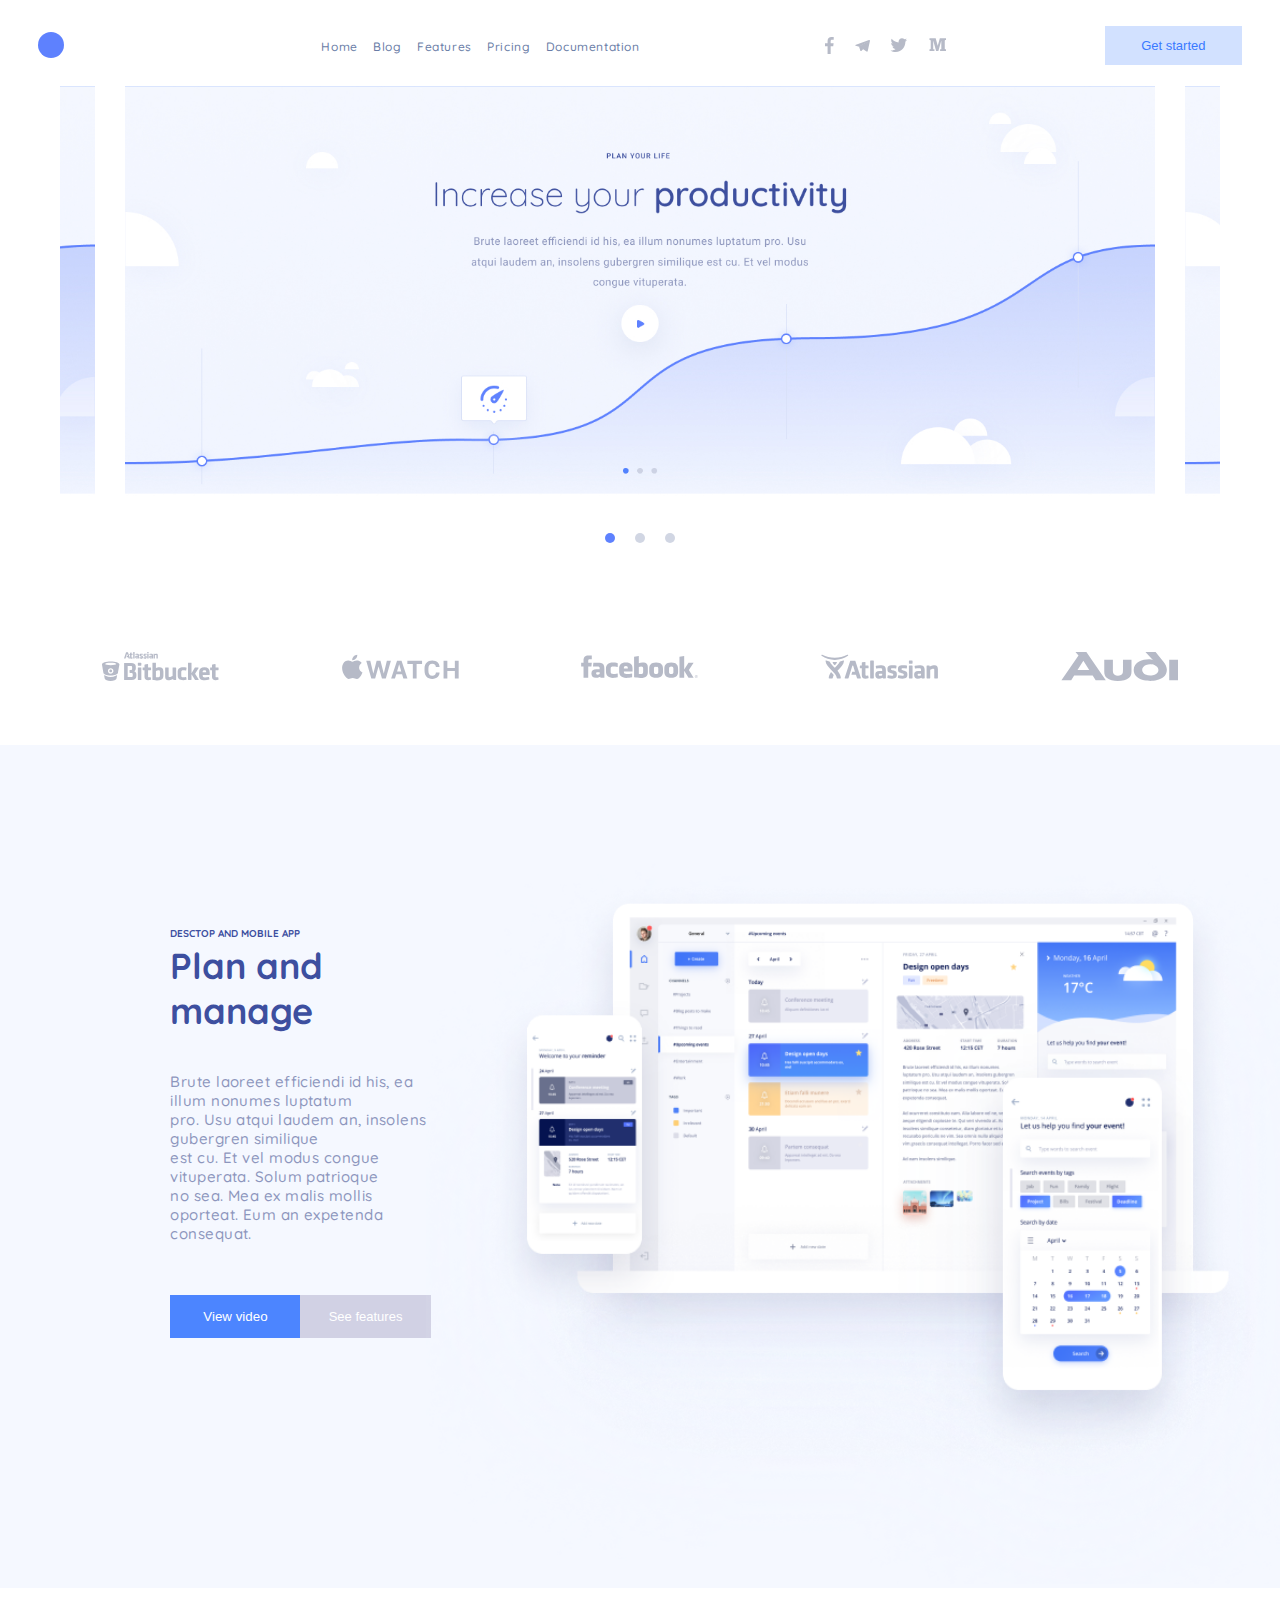
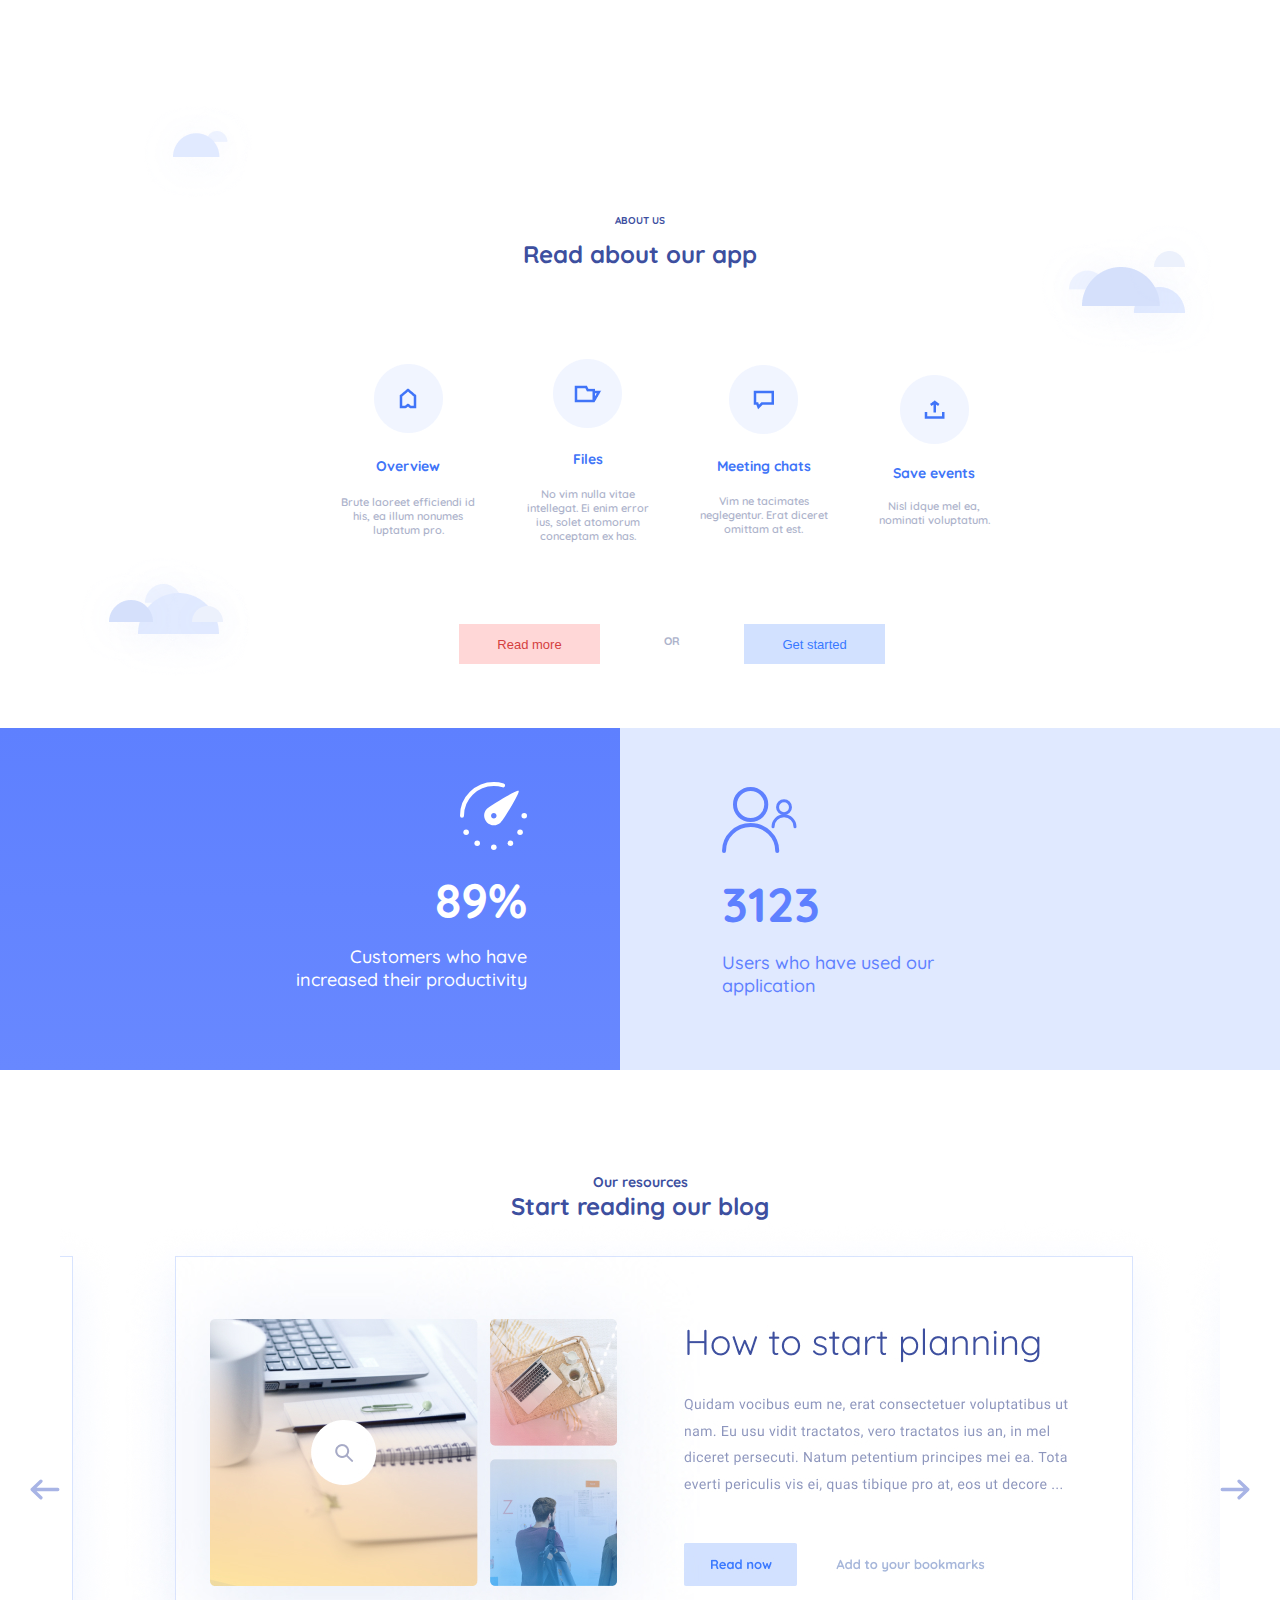
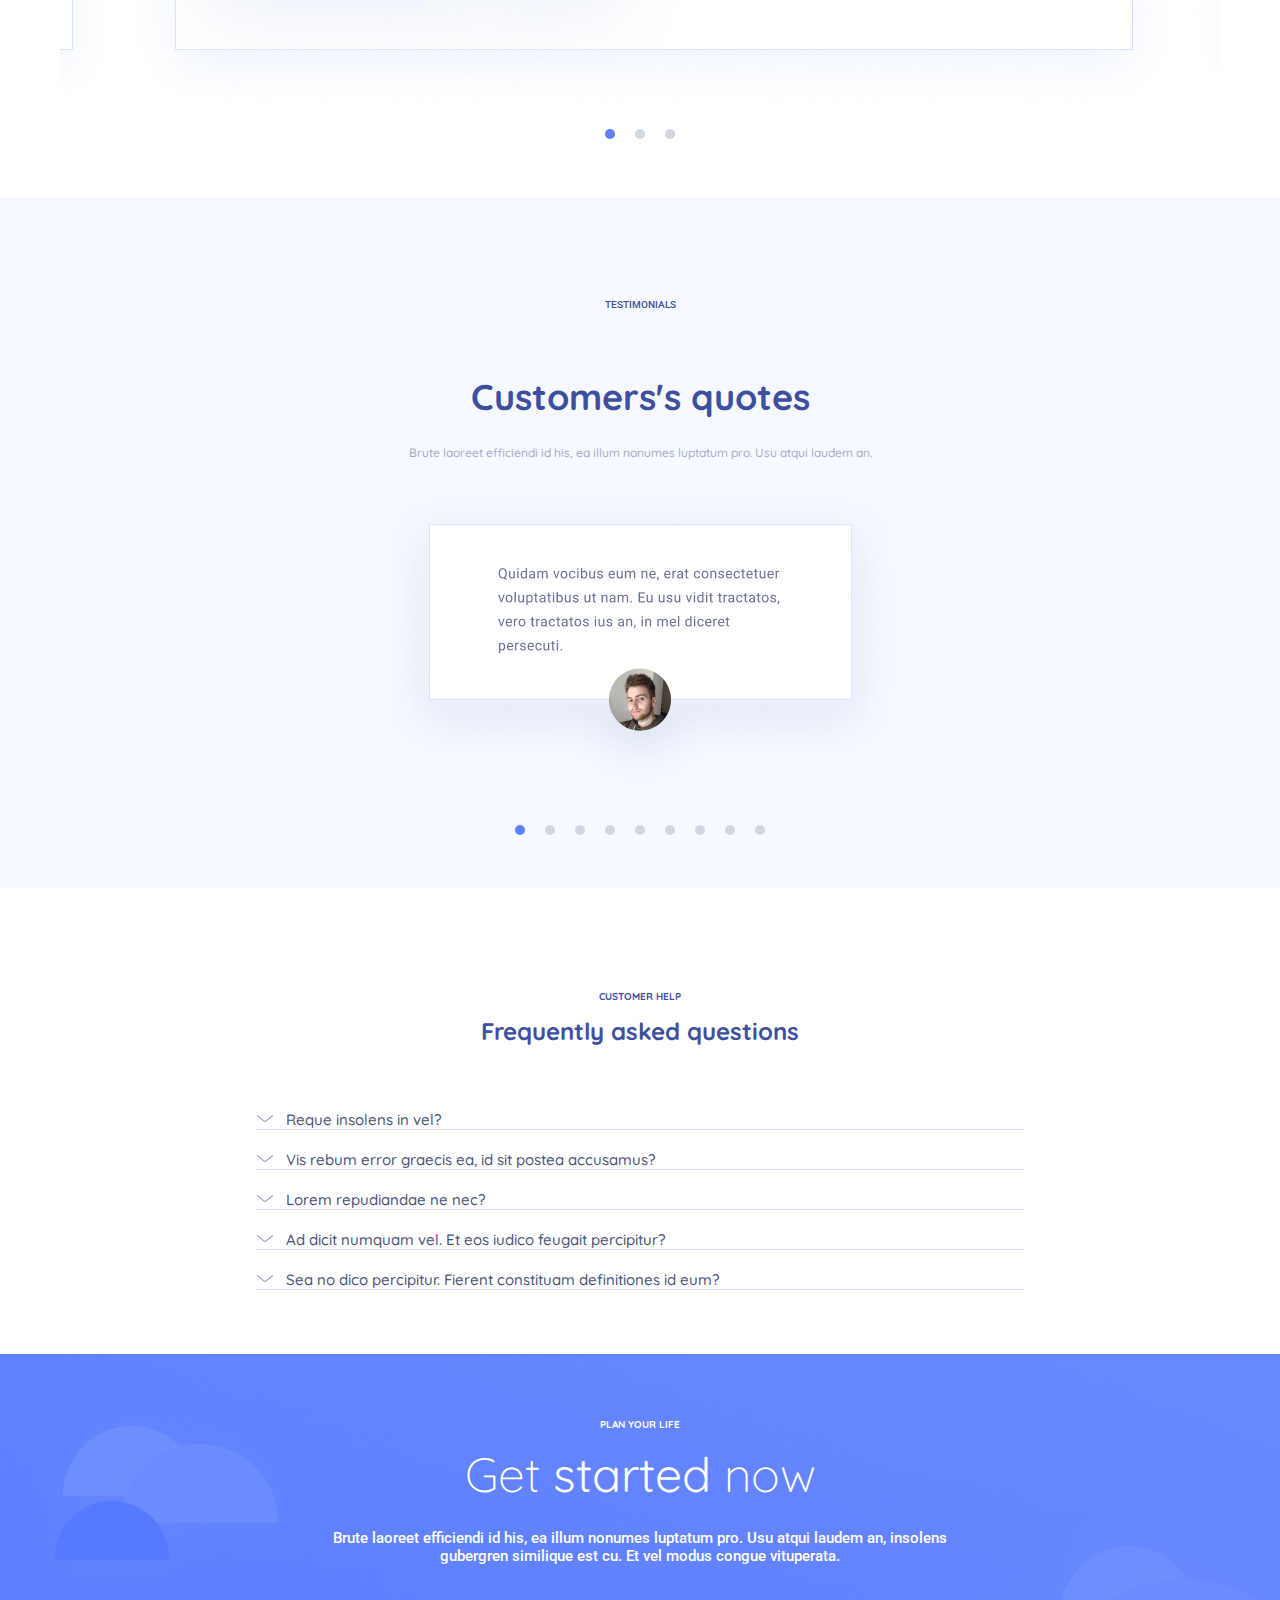
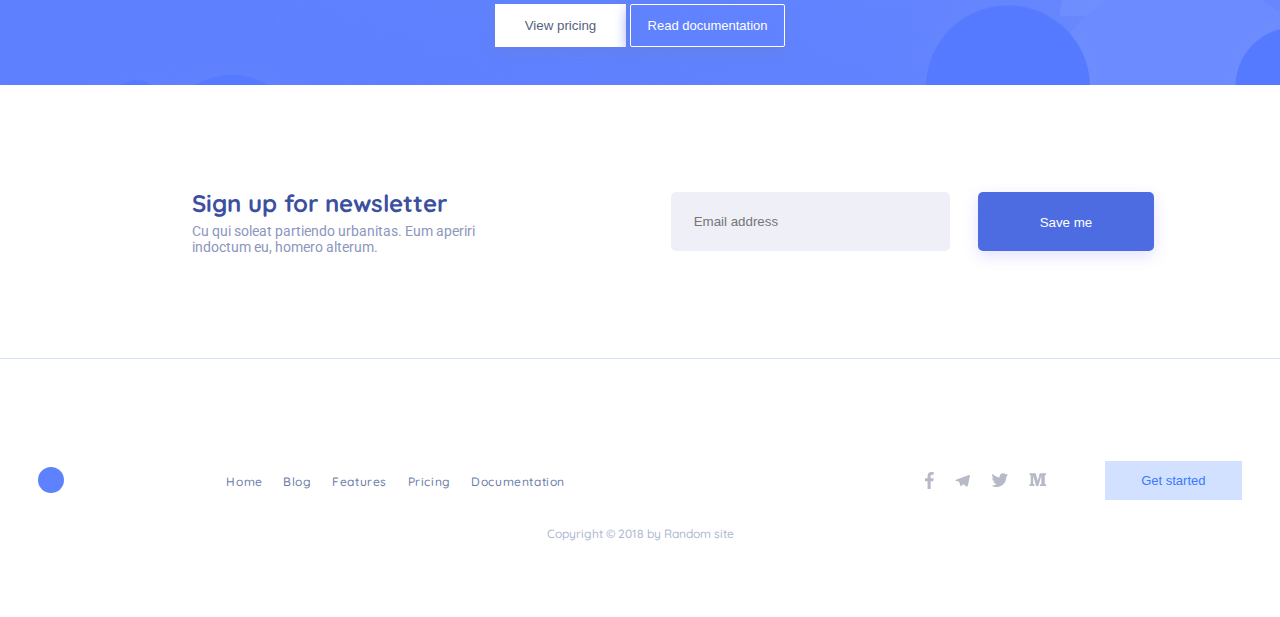
==== clean/index.html @ d65d5800 "Add files via upload" ====
<!DOCTYPE html>
<html lang="en">
<head>
    <meta charset="UTF-8">
    <meta http-equiv="X-UA-Compatible" content="IE=edge">
    <meta name="viewport" content="width=device-width, initial-scale=1.0">
    <title>Сlean and simple</title>

    <link rel="shortcut icon" href="img/logo.svg" type="image/x-icon">
    <link rel="preconnect" href="https://fonts.gstatic.com">
    <link href="https://fonts.googleapis.com/css2?family=Quicksand:wght@400;500;700&family=Roboto:wght@400;500&display=swap" rel="stylesheet">
    <link rel="stylesheet" href="css/main.css">
</head>
<body>
    <div class="content">
        <div class="content-wrapper">
            <div class="one-screen">
                <header class="header-container">
                    <span class="avatar-item"></span>
                    <div class="humburger">
                        <nav class="header-nav">
                        <ul class="nav-list">
                            <li class="nav-item"><a href="index.html" class="nav-item__list">Home</a></li>
                            <li class="nav-item"><a href="#Blog" class="nav-item__list">Blog</a></li>
                            <li class="nav-item"><a href="#Features" class="nav-item__list">Features</a></li>
                            <li class="nav-item"><a href="#Pricing" class="nav-item__list">Pricing</a></li>
                            <li class="nav-item"><a href="#Documentation" class="nav-item__list">Documentation</a></li>
                        </ul>
                        </nav>
                    <div class="hamburger-btn__locked">
						<div class="hamburger-btn">
						<a href="#" class="button__item">
							<span class="hamburger__span"></span>
						</a>
					    </div>
					</div>
                    </div>
                    
                    <div class="logo-container">
                        <a href="#" target="_blank" rel="noopener noreferrer" class="logo-container__link"><svg class="logo-item" width="9" height="17" viewBox="0 0 9 17" fill="none" xmlns="http://www.w3.org/2000/svg"><path d="M5.65597 17V9.24548H8.22501L8.60969 6.2234H5.65597V4.294C5.65597 3.41904 5.89578 2.82278 7.13417 2.82278L8.71368 2.82208V0.119112C8.44051 0.0822826 7.5029 -1.65981e-08 6.41206 -1.65981e-08C4.13475 -1.65981e-08 2.57564 1.40836 2.57564 3.9947V6.2234H-2.3404e-08V9.24548H2.57564V17H5.65597Z" fill="#B6BAC7"/></svg></a>
                        <a href="#" target="_blank" rel="noopener noreferrer" class="logo-container__link"><svg class="logo-item" width="15" height="13" viewBox="0 0 15 13" fill="none" xmlns="http://www.w3.org/2000/svg"><path d="M5.81972 12.0232C5.38191 12.0232 5.4563 11.8651 5.3053 11.4664L4.01782 7.41344L13.9283 1.78983" fill="#9399AB"/><path d="M5.81982 12.0232C6.15768 12.0232 6.30696 11.8754 6.49554 11.7L8.29744 10.0241L6.04979 8.72772" fill="#70788E"/><path d="M6.04945 8.72806L11.4957 12.5768C12.1172 12.9048 12.5657 12.735 12.7205 12.0249L14.9374 2.03246C15.1644 1.16206 14.5906 0.76729 13.996 1.02547L0.978404 5.82666C0.0898302 6.16756 0.0950105 6.64173 0.816436 6.85301L4.15705 7.85032L11.8909 3.18335C12.256 2.97158 12.5911 3.08543 12.3161 3.31891" fill="#B6BAC7"/></svg>
                        <a href="#" target="_blank" rel="noopener noreferrer" class="logo-container__link"><svg class="logo-item" width="18" height="14" viewBox="0 0 18 14" fill="none" xmlns="http://www.w3.org/2000/svg"><path fill-rule="evenodd" clip-rule="evenodd" d="M17.0328 1.84041C16.4253 2.11761 15.7726 2.30417 15.0877 2.38898C15.7868 1.95807 16.3239 1.27594 16.5767 0.46342C15.9222 0.862259 15.1973 1.15191 14.4257 1.308C13.8081 0.631966 12.9276 0.210602 11.9535 0.210602C10.0832 0.210602 8.56631 1.76886 8.56631 3.69017C8.56631 3.96313 8.59598 4.22867 8.65402 4.48334C5.83853 4.33759 3.3424 2.95159 1.67204 0.847419C1.38053 1.36154 1.2135 1.95887 1.2135 2.59648C1.2135 3.80359 1.81147 4.86853 2.72005 5.49303C2.16541 5.47448 1.64276 5.31812 1.18615 5.05709V5.10081C1.18615 6.7876 2.35476 8.19347 3.90258 8.51347C3.61882 8.59297 3.31957 8.63537 3.01181 8.63537C2.79357 8.63537 2.581 8.61417 2.37462 8.5731C2.80543 9.95591 4.05659 10.9619 5.53864 10.99C4.37931 11.9228 2.91868 12.4793 1.33113 12.4793C1.05768 12.4793 0.788618 12.4634 0.523682 12.4308C2.02249 13.4183 3.80327 13.9944 5.71599 13.9944C11.946 13.9944 15.3531 8.69155 15.3531 4.09365C15.3531 3.94259 15.3498 3.79286 15.3433 3.64313C16.0053 3.15286 16.5798 2.53937 17.0338 1.84107" fill="#B6BAC7"/></svg></a>
                        <a href="#" target="_blank" rel="noopener noreferrer" class="logo-container__link"><svg class="logo-item" width="17" height="14" viewBox="0 0 17 14" fill="none" xmlns="http://www.w3.org/2000/svg"><path d="M17.0001 2.10651H16.3472C16.1047 2.10651 15.7619 2.45072 15.7619 2.67109V10.6583C15.7619 10.8789 16.1047 11.1796 16.3472 11.1796H17.0001V13.0755H11.084V11.1796H12.3223V2.78361H12.2616L9.36999 13.0755H7.13129L4.277 2.78361H4.20477V11.1796H5.44303V13.0755H0.48999V11.1796H1.12422C1.38542 11.1796 1.72825 10.8789 1.72825 10.6583V2.67109C1.72825 2.45072 1.38542 2.10651 1.12422 2.10651H0.48999V0.210635H6.68355L8.717 7.65872H8.77295L10.8252 0.210635H17.0001V2.10651Z" fill="#B6BAC7"/></svg></a>
                    </div>
                    <button id="btn" type="submit" class="button button__main">Get started</button> 
                </header>
                <div class="slider-container slider-container__first">
                    <div class="slider">
                        <div class="slider__item filter">
                            <img src="img/carusel/slider__first.jpg" alt="">
                        </div>
                        <div class="slider__item">
                            <img src="img/carusel/slider__first.jpg" alt="">
                        </div>
                        <div class="slider__item filter">
                            <img src="img/carusel/slider__first.jpg" alt="">
                        </div>
                    </div>
                </div>
            </div>
           
            <section class="brands-container">
                <a href="#"><svg class="brands-item" width="117" height="29" viewBox="0 0 117 29" fill="none" xmlns="http://www.w3.org/2000/svg"><path fill-rule="evenodd" clip-rule="evenodd" d="M14.9321 23.2004C14.7617 23.2004 14.677 23.2835 14.677 23.2835C14.677 23.2835 12.5431 24.9461 8.7024 24.9461C4.86351 24.9452 2.73231 23.2826 2.73231 23.2826C2.73231 23.2826 2.56199 23.2004 2.47729 23.2004C2.30607 23.2004 2.13484 23.2835 2.13484 23.532V23.6142C2.47638 25.3547 2.73231 26.5972 2.73231 26.7626C2.98732 28.006 5.5484 29 8.61952 29C11.6915 29 14.2517 28.006 14.5076 26.7626C14.5076 26.5972 14.7627 25.3547 15.0996 23.6142V23.532C15.1816 23.3657 15.0996 23.2004 14.9266 23.2004H14.9321ZM32.2531 19.1411C33.3624 18.561 33.7895 17.7323 33.7895 16.488V14.7485C33.7895 12.2634 32.2531 11.0218 29.0107 11.0218H22.5261C22.271 11.0218 22.0998 11.1881 22.0998 11.4375V27.6743C22.0998 27.9237 22.2701 28.09 22.5261 28.09H29.5226C32.5946 28.09 34.3861 26.5981 34.3861 24.0308V22.2886C34.3861 20.7984 33.6183 19.639 32.2531 19.1402V19.1411ZM38.909 15.4949H36.2677C36.0127 15.4949 35.8397 15.6612 35.8397 15.9106V27.6743C35.8397 27.922 36.0127 28.09 36.2677 28.09H38.9181C39.1731 28.09 39.3461 27.922 39.3461 27.6743V15.9097C39.3461 15.6621 39.1731 15.494 38.9181 15.494L38.909 15.4949ZM102.481 15.2473C98.9013 15.2473 97.1071 16.9868 97.1071 20.2174V23.4489C97.1071 26.7634 98.9013 28.3376 102.654 28.3376C104.193 28.3376 105.814 28.09 107.18 27.5912C107.351 27.509 107.521 27.3436 107.435 27.0942L107.009 25.2724C107.009 25.1884 106.924 25.023 106.839 25.023C106.753 24.9399 106.584 24.9399 106.497 24.9399C105.304 25.2715 104.109 25.4378 103 25.4378C101.037 25.4378 100.696 24.8576 100.696 23.532V23.1163H107.266C107.521 23.1163 107.694 22.9518 107.694 22.7033V20.3837C107.608 16.9037 105.987 15.2455 102.489 15.2455L102.481 15.2473ZM55.6398 25.3555C54.9567 25.3555 54.4467 25.3555 53.9367 25.2715V18.8864C54.7053 18.5504 55.729 18.2232 56.4959 18.2232C57.5205 18.2232 57.9477 18.6388 57.9477 19.5497V23.2729C57.9477 24.6817 57.6061 25.3449 55.6434 25.3449L55.6398 25.3555ZM116.306 25.6032C116.306 25.52 116.224 25.3555 116.139 25.2715C116.054 25.1831 115.884 25.1831 115.798 25.1831C115.286 25.2627 114.86 25.3511 114.518 25.3511C113.835 25.3511 113.58 25.1035 113.58 24.4402V18.2232H116.139C116.394 18.2232 116.564 18.0551 116.564 17.8075V15.9061C116.564 15.6585 116.394 15.4905 116.139 15.4905H113.579V12.5102C113.579 12.3422 113.492 12.2581 113.406 12.1759C113.321 12.0928 113.151 12.0928 113.065 12.0928L110.421 12.4288C110.166 12.4288 109.993 12.6764 109.993 12.8418V15.4931H108.545C108.29 15.4931 108.116 15.6594 108.116 15.9088V17.8128C108.116 18.0604 108.29 18.2285 108.545 18.2285H109.993V24.8541C109.993 27.0915 111.189 28.2501 113.663 28.2501C114.346 28.2501 115.539 28.0865 116.308 27.8344C116.479 27.7548 116.65 27.5868 116.563 27.3392L116.308 25.6005L116.306 25.6032ZM48.8163 25.6032C48.8163 25.52 48.7316 25.3555 48.646 25.2715C48.5613 25.1831 48.391 25.1831 48.3054 25.1831C47.8773 25.2627 47.3673 25.3511 47.0257 25.3511C46.3427 25.3511 46.0876 25.1035 46.0876 24.4402V18.2232H48.6469C48.9019 18.2232 49.075 18.0551 49.075 17.8075V15.9061C49.075 15.6585 48.9019 15.4905 48.6469 15.4905H46.0849V12.5102C46.0849 12.3422 45.9993 12.2581 45.9137 12.1759C45.8281 12.0928 45.6587 12.0928 45.5721 12.0928L42.9291 12.4288C42.6741 12.4288 42.5038 12.6764 42.5038 12.8418V15.4931H41.0484C40.7933 15.4931 40.6203 15.6594 40.6203 15.9088V17.8128C40.6203 18.0604 40.7915 18.2285 41.0484 18.2285H42.4983V24.8541C42.4983 27.0915 43.6914 28.2501 46.166 28.2501C46.849 28.2501 48.0422 28.0865 48.8072 27.8344C48.9802 27.7548 49.1487 27.5868 49.0622 27.3392L48.8072 25.6005L48.8163 25.6032ZM84.227 25.4378C84.227 25.3547 84.1414 25.1884 84.0567 25.1062C83.972 25.023 83.8017 25.023 83.7161 25.023C82.9483 25.1884 82.1805 25.2706 81.4118 25.2706C79.7059 25.2706 79.2788 24.8576 79.2788 23.4489V20.0529C79.2788 18.6432 79.7906 18.2294 81.4118 18.2294C81.8399 18.2294 82.778 18.3125 83.7161 18.477C83.8008 18.477 83.9711 18.477 84.0567 18.3947C84.1405 18.3125 84.2261 18.2294 84.2261 18.0631L84.5695 16.075C84.5695 15.8274 84.4829 15.6612 84.227 15.578C83.2042 15.2464 82.0093 15.1624 81.3271 15.1624C77.3161 15.1624 75.694 16.5721 75.694 20.0529V23.3657C75.694 26.8457 77.3152 28.2545 81.3244 28.2545C82.2625 28.2545 83.3718 28.0891 84.2252 27.8388C84.4802 27.7575 84.5667 27.5912 84.5667 27.3436L84.2243 25.4378H84.227ZM25.6919 25.1062H28.8504C30.2166 25.1062 30.7266 24.7745 30.7266 23.6974V22.4504C30.7266 21.3715 30.3022 20.9558 29.1054 20.9558H27.9943C27.7393 20.9558 27.5662 20.7878 27.5662 20.5402V18.4805C27.5662 18.2311 27.7393 18.0649 27.9943 18.0649H28.5918C29.7011 18.0649 30.1273 17.651 30.1273 16.657V15.1642C30.1273 14.584 29.9616 14.0039 28.5972 14.0039H25.6837V25.1062H25.6919ZM73.6439 15.4949H71.0026C70.7476 15.4949 70.5746 15.6612 70.5746 15.9106V24.029C69.6365 24.526 68.2703 25.023 67.5053 25.023C66.9069 25.023 66.6492 24.7754 66.6492 24.1944V15.9159C66.6492 15.6682 66.4761 15.5002 66.2211 15.5002H63.5717C63.3167 15.5002 63.1454 15.6682 63.1454 15.9159V24.5322C63.1454 27.0173 64.1673 28.3438 66.2147 28.3438C67.5809 28.3438 69.5427 27.8459 71.1638 27.1004L71.3342 27.7637C71.4225 27.9299 71.5937 28.0962 71.7622 28.0962H73.7267C73.9818 28.0962 74.153 27.9282 74.153 27.6805V15.9097C74.0674 15.7416 73.898 15.494 73.6411 15.494L73.6439 15.4949ZM8.70604 9.53077C3.92541 9.53077 0 10.7715 0 12.3457C0 12.7613 1.0237 18.6424 1.45086 20.9629C1.62117 22.0392 4.43818 23.5311 8.70331 23.5311C12.9694 23.5311 15.6998 22.0454 15.9558 20.9665C16.3747 18.6494 17.4039 12.7684 17.4039 12.3528C17.3128 10.7786 13.4785 9.53696 8.69693 9.53696L8.70604 9.53077ZM8.70604 21.6262C7.1714 21.6262 5.97647 20.4659 5.97647 18.9749C5.97647 17.4803 7.16957 16.3218 8.70513 16.3218C10.2407 16.3218 11.4356 17.4803 11.4356 18.9749C11.4356 20.381 10.2407 21.6191 8.70513 21.6191L8.70604 21.6262ZM96.5934 27.3427L93.0943 21.7093L96.5096 16.1644C96.5943 15.9963 96.5943 15.8354 96.5096 15.7487C96.4231 15.5869 96.2528 15.5011 96.0816 15.5011H93.1808C93.0096 15.5011 92.8383 15.5869 92.7527 15.7487L89.5104 21.222V11.1049C89.5104 10.8555 89.3373 10.6893 89.0823 10.6893H86.4365C86.1815 10.6893 86.0085 10.8555 86.0085 11.1049V27.5894C86.0085 27.8371 86.1815 28.0051 86.4365 28.0051H89.0814C89.3364 28.0051 89.5095 27.8371 89.5095 27.5894V22.2037L92.9194 27.8371C93.005 28.0051 93.1744 28.0873 93.2609 28.0873H96.1608C96.4158 28.0873 96.5889 27.9211 96.5889 27.6717C96.6727 27.5072 96.6727 27.4241 96.5889 27.3409L96.5934 27.3427ZM100.604 20.3032V19.8875C100.604 18.6494 101.2 18.1542 102.48 18.1542C103.931 18.1542 104.187 18.8175 104.187 19.8964V20.312H100.604V20.3032ZM8.70695 17.5696C9.45925 17.5696 10.0731 18.1692 10.0731 18.8962C10.0731 19.6302 9.45925 20.2227 8.70695 20.2227C7.95466 20.2227 7.3408 19.6302 7.3408 18.8962C7.3408 18.1692 7.95284 17.5696 8.70695 17.5696ZM57.4276 15.2526C56.148 15.2526 54.7828 15.5869 53.9303 15.9159V11.1934C53.9303 10.9457 53.7591 10.7777 53.5022 10.7777H50.8573C50.6023 10.7777 50.4293 10.9457 50.4293 11.1934V27.5983C50.4293 27.8459 50.6023 28.0139 50.7708 28.0139C52.392 28.2616 54.3547 28.4296 55.464 28.4296C60.4131 28.4296 61.4368 26.3584 61.4368 23.2914V19.7275C61.4368 16.7472 60.0707 15.2526 57.4267 15.2526H57.4276ZM36.2668 13.758C36.0118 13.758 35.8388 13.5918 35.8388 13.3424V11.1049C35.8388 10.8555 36.0118 10.6893 36.2668 10.6893H38.9126C39.1694 10.6893 39.3407 10.9387 39.3407 11.1049V13.3406C39.3407 13.5882 39.1694 13.7563 38.9126 13.7563H36.2668V13.758ZM8.70513 13.1743C5.63219 13.1743 3.15855 12.6791 3.15855 12.0158C3.15855 11.3526 5.63219 10.8555 8.70513 10.8555C11.7762 10.8555 14.2517 11.3526 14.2517 12.0141C14.2517 12.6773 11.7762 13.1752 8.70513 13.1752V13.1743ZM42.92 6.63006C42.4938 6.63006 41.8107 6.4638 41.4691 6.21441C41.3872 6.21441 41.3872 6.13305 41.3872 6.04992L41.5575 5.38665L41.6395 5.3044H41.8098C42.2378 5.39284 42.6622 5.47243 43.0885 5.47243C43.6076 5.47243 43.6076 5.31325 43.6076 5.05678C43.6076 4.8976 43.6076 4.72957 42.838 4.56154C41.6449 4.31392 41.4719 3.9867 41.4719 3.07581C41.4719 2.24805 41.7287 1.66968 43.2661 1.66968C43.6914 1.66968 44.2889 1.74927 44.6322 1.83417C44.6322 1.83417 44.7142 1.9173 44.7142 1.99954L44.6295 2.74241L44.5448 2.82554H44.3736C44.2224 2.82554 44.0402 2.8105 43.8544 2.79282L43.6932 2.7769C43.5074 2.75921 43.3253 2.74152 43.1759 2.74152C42.6641 2.74152 42.6641 2.82377 42.6641 3.07227C42.6641 3.40833 42.6641 3.40833 43.2615 3.57282C44.5402 3.90534 44.7097 4.15385 44.7097 5.14699C44.7097 6.05257 44.3727 6.63095 42.9519 6.63979H42.9191L42.92 6.63006ZM39.1631 6.63006C38.653 6.63006 38.0547 6.4638 37.4572 6.21441C37.3716 6.21441 37.3716 6.13305 37.3716 6.04992L37.5428 5.38665L37.6339 5.3044H37.8069C38.2323 5.39284 38.6594 5.47243 39.0857 5.47243C39.5957 5.47243 39.5957 5.31325 39.5957 5.05678C39.5957 4.8976 39.5957 4.72957 38.8288 4.56154C37.6357 4.31392 37.4627 3.9867 37.4627 3.07581C37.4627 2.24805 37.7204 1.66968 39.2569 1.66968C39.6831 1.66968 40.2806 1.74927 40.623 1.83417C40.7068 1.83417 40.7924 1.9173 40.7924 1.99954L40.7086 2.74594L40.6249 2.82819H40.5338C40.3853 2.82819 40.2032 2.8105 40.0174 2.79282L39.8571 2.77778C39.6713 2.76009 39.4891 2.74594 39.3379 2.74594C38.8188 2.74594 38.8188 2.82554 38.8188 3.07316C38.8188 3.40656 38.8188 3.40656 39.4181 3.57194C40.6977 3.90534 40.8689 4.15385 40.9536 5.1461C40.9536 6.05257 40.6167 6.63183 39.1959 6.64068H39.1631V6.63006ZM54.6097 1.74131C54.0969 1.74131 53.4139 1.90757 52.7317 2.15696L52.6461 1.90757C52.6461 1.82444 52.5614 1.82444 52.4758 1.82444H51.708C51.6224 1.82444 51.5368 1.90757 51.5368 1.98981V6.38244C51.5368 6.4638 51.6224 6.54693 51.708 6.54693H52.7317C52.8173 6.54693 52.902 6.4638 52.902 6.38156V3.3137C53.2436 3.14833 53.7554 2.98295 54.0969 2.98295C54.352 2.98295 54.4385 3.0652 54.4385 3.3137V6.38244C54.4385 6.4638 54.5232 6.54693 54.6088 6.54693H55.6289C55.7108 6.54693 55.8019 6.4638 55.8019 6.38156V3.14568C55.7108 2.15165 55.3738 1.73689 54.6088 1.73689L54.6097 1.74131ZM46.4173 1.82444H45.3927C45.308 1.82444 45.2233 1.90757 45.2233 1.98981V6.38244C45.2233 6.4638 45.308 6.54693 45.3936 6.54693H46.4228C46.5121 6.54693 46.5959 6.4638 46.5959 6.38156V1.98716C46.5959 1.90492 46.5121 1.82179 46.4228 1.82179L46.4173 1.82444ZM32.4234 0.00265309H31.3997C31.315 0.00265309 31.2294 0.0848987 31.2294 0.167144V6.38244C31.2294 6.4638 31.3113 6.54693 31.3933 6.54693H32.4225C32.5044 6.54693 32.59 6.4638 32.59 6.38156V0.165376C32.59 0.08313 32.5044 -1.30726e-08 32.4197 -1.30726e-08L32.4234 0.00265309ZM25.9387 0.250274C25.9387 0.167144 25.854 0.167144 25.7684 0.167144H24.2328C24.1472 0.167144 24.0616 0.250274 24.0616 0.250274L22.0943 6.29931V6.4638C22.0943 6.54693 22.1763 6.54693 22.261 6.54693H23.3722C23.4559 6.54693 23.5406 6.4638 23.5406 6.4638L24.9068 1.98893C24.9068 1.98893 24.9068 1.90757 25.0771 1.90757C25.1609 1.90757 25.2465 1.98981 25.2465 1.98981L25.8449 4.06187H24.9906C24.9032 4.06187 24.8175 4.14412 24.8175 4.14412L24.5625 4.96658V5.1293C24.5625 5.1293 24.6472 5.21243 24.7328 5.21243H26.181L26.5234 6.37271C26.5234 6.45407 26.609 6.45407 26.6946 6.45407H27.8058C27.8914 6.45407 27.8914 6.45407 27.9788 6.37006V6.20203L25.9387 0.24939V0.250274ZM34.7276 5.55291C35.1557 5.55291 35.4107 5.46978 35.581 5.38753V4.72426H34.7276C34.3861 4.72426 34.3014 4.88964 34.3014 5.13814C34.3014 5.46713 34.3852 5.55114 34.7203 5.55379H34.7276V5.55291ZM30.6319 5.55291C30.6319 5.46978 30.6319 5.46978 30.5472 5.46978H30.376C30.2057 5.55291 30.0344 5.55291 29.8641 5.55291C29.6091 5.55291 29.5226 5.46978 29.5226 5.22127V2.81846H30.4607C30.5472 2.81846 30.6319 2.73622 30.6319 2.65309V1.98981C30.6319 1.90757 30.5472 1.82444 30.4616 1.82444H29.5235V0.664156C29.5235 0.58191 29.5235 0.58191 29.4379 0.58191C29.4379 0.58191 29.3523 0.502318 29.2667 0.58191L28.2429 0.749939C28.1573 0.749939 28.0726 0.838375 28.0726 0.917968V1.90845H27.5608C27.4788 1.90845 27.3968 1.99512 27.3968 2.07648V2.82377C27.3968 2.90778 27.4843 2.9918 27.5699 2.9918H28.0827V5.47685C28.0827 6.30462 28.5089 6.71938 29.4488 6.71938C29.7038 6.71938 30.1301 6.63537 30.3869 6.55135C30.7275 6.38598 30.7275 6.38598 30.7275 6.30373L30.6419 5.55733L30.6319 5.55291ZM48.8063 5.55291C49.2344 5.55291 49.4894 5.46978 49.6597 5.38753V4.72426H48.8063C48.4657 4.72426 48.3801 4.88964 48.3801 5.13814C48.3801 5.46713 48.4638 5.55114 48.799 5.55379H48.8063V5.55291ZM34.9826 1.74131C34.4726 1.74131 33.8742 1.82444 33.448 1.90757C33.3624 1.90757 33.2777 1.98981 33.3624 2.07294L33.4535 2.73622C33.4535 2.81846 33.4535 2.81846 33.5427 2.81846H33.6274C34.0555 2.73622 34.4808 2.73622 34.8205 2.73622C35.5036 2.73622 35.6748 2.90159 35.6748 3.31547V3.73112H34.6457C33.621 3.73112 33.1948 4.14412 33.1948 5.0559C33.1948 5.96679 33.7066 6.4638 34.4744 6.4638C34.9845 6.4638 35.4125 6.29843 35.8388 6.13305V6.29843C35.8388 6.38156 35.9244 6.38156 36.0091 6.38156H36.7778C36.8597 6.38156 36.9508 6.29312 36.9508 6.21353V3.3933C36.9508 2.15077 36.4408 1.736 34.9908 1.736L34.9826 1.74131ZM48.9775 1.74131C48.4657 1.74131 47.8682 1.82444 47.441 1.90757C47.35 1.90757 47.268 1.98981 47.35 2.07294L47.4319 2.73622C47.4319 2.81846 47.4319 2.81846 47.5166 2.81846H47.6023C48.0303 2.73622 48.4556 2.73622 48.7954 2.73622C49.4784 2.73622 49.6515 2.90159 49.6515 3.31547V3.73112H48.6351C47.6123 3.73112 47.1851 4.14412 47.1851 5.0559C47.1851 5.96679 47.697 6.4638 48.4657 6.4638C48.9775 6.4638 49.4038 6.29843 49.8318 6.13305L49.9156 6.29843C49.9156 6.38156 50.0012 6.38156 50.0868 6.38156H50.8546C50.9402 6.38156 51.0249 6.29312 51.0249 6.21353V3.3933C50.9402 2.15077 50.4275 1.736 48.9775 1.736V1.74131ZM46.4183 0.00176874H45.3927C45.308 0.00176874 45.2233 0.0848987 45.2233 0.167144V0.995792C45.2233 1.07538 45.308 1.15498 45.3936 1.15498H46.4228C46.5121 1.15498 46.5959 1.07008 46.5959 0.986948V0.165376C46.5959 0.08313 46.5121 -1.30726e-08 46.4228 -1.30726e-08L46.4183 0.00176874Z" fill="#D6DAE5"/></svg></a>                    
                <a href="#"><svg class="brands-item" width="117" height="25" viewBox="0 0 117 25" fill="none" xmlns="http://www.w3.org/2000/svg"><path fill-rule="evenodd" clip-rule="evenodd" d="M15.2126 6.51992C13.1534 6.37223 11.4065 7.63687 10.4329 7.63687C9.44383 7.63687 7.9192 6.55176 6.30258 6.58006C4.18049 6.61189 2.22325 7.77925 1.12942 9.6258C-1.07555 13.3428 0.566561 18.8488 2.71415 21.8627C3.76427 23.3378 5.01658 24.9969 6.66234 24.9368C8.24708 24.8757 8.84545 23.9401 10.7599 23.9401C12.6734 23.9401 13.2135 24.9368 14.8884 24.9049C16.5925 24.8757 17.6735 23.4033 18.7155 21.9202C19.9222 20.2107 20.4186 18.5561 20.4477 18.4659C20.4095 18.4535 17.1243 17.2269 17.0916 13.5524C17.0624 10.481 19.6745 9.00321 19.7938 8.93157C18.3102 6.81176 16.0196 6.57829 15.2126 6.51992ZM97.5088 18.5172V18.8426C97.5088 22.0502 95.0926 24.92 90.2436 24.92C85.4083 24.92 82.534 21.9724 82.534 16.821V14.6693C82.534 9.57097 85.422 6.53142 90.2564 6.53142C94.7956 6.53142 97.5088 9.31008 97.5088 12.7786V12.9607H93.8685C93.8685 11.2008 92.7136 9.63553 90.2828 9.63553C87.6907 9.63553 86.3874 11.3176 86.3874 14.6693V16.821C86.3874 20.2116 87.678 21.7902 90.3092 21.7902C92.9286 21.7902 93.8685 20.3549 93.8685 18.5172H97.5088ZM31.3087 19.5342H31.3624L34.6266 6.81883H38.481L41.7579 19.5342H41.8116L44.8481 6.81883H48.9038L43.8135 24.621H39.9582L36.5875 12.4522H36.5201L33.1484 24.621H29.3214L24.2174 6.81883H28.274L31.3087 19.5342ZM105.352 13.9654H112.846V6.81883H116.661V24.621H112.846V17.0306H105.352V24.621H101.552V6.81883H105.352V13.9654ZM80.0758 6.81883V9.89641H74.6103V24.621H70.8224V9.89641H65.3696V6.81883H80.0758ZM59.5398 6.81883L65.4361 24.6202H61.3659L60.0589 20.1338H54.26L52.9321 24.6202H49.1315L55.0415 6.81883H59.5398ZM59.2638 17.3958L57.2036 10.3271H57.1636L55.0715 17.3958H59.2638ZM13.8583 4.62473C12.9785 5.6046 11.5932 6.35012 10.2335 6.24842C10.0404 4.85467 10.7508 3.40077 11.5595 2.49165C12.4621 1.46756 13.984 0.700816 15.2427 0.653061C15.4048 2.07335 14.8155 3.50424 13.9412 4.52834L13.9002 4.57698L13.8583 4.62473Z" fill="#D6DAE5"/></svg></a>
                <a href="#"><svg class="brands-item" width="117" height="23" viewBox="0 0 117 23" fill="none" xmlns="http://www.w3.org/2000/svg"><path fill-rule="evenodd" clip-rule="evenodd" d="M115.316 20.0765C116.111 20.0765 116.744 20.7044 116.744 21.4915C116.744 22.2874 116.111 22.9065 115.309 22.9065C114.515 22.9065 113.87 22.2874 113.87 21.4915C113.87 20.7044 114.515 20.0765 115.309 20.0765H115.316ZM23.3761 22.7172H19.4415L19.2739 21.7533C17.4761 22.7172 15.8731 22.8747 14.8166 22.8747C11.9295 22.8747 10.394 21.0069 10.394 18.421C10.394 15.3717 12.1863 14.2822 15.3923 14.2822H18.6528V13.6242C18.6528 12.0678 18.4707 11.6114 15.9934 11.6114H11.9696L12.3649 7.79098H16.7784C22.1921 7.79098 23.3797 9.45358 23.3797 13.6561V22.7172H23.3761ZM81.9931 16.7266C81.9931 19.8395 80.6689 22.8587 75.1259 22.8587C69.5775 22.8587 68.2278 19.8395 68.2278 16.7266V13.7197C68.2278 10.6068 69.5757 7.58758 75.1241 7.58758C80.6798 7.58758 82.0095 10.6068 82.0095 13.7215V16.7283L81.9931 16.7266ZM97.1083 16.7266C97.1083 19.8395 95.7822 22.8587 90.2411 22.8587C84.6908 22.8587 83.3411 19.8395 83.3411 16.7266V13.7197C83.3411 10.6068 84.689 7.58758 90.2393 7.58758C95.7767 7.58758 97.1064 10.6068 97.1064 13.7215V16.7283L97.1083 16.7266ZM115.309 20.2994C114.672 20.2994 114.143 20.83 114.143 21.4897C114.143 22.1619 114.672 22.6889 115.316 22.6889C115.963 22.7066 116.482 22.176 116.482 21.5039C116.482 20.8495 115.963 20.3153 115.316 20.3153H115.309V20.2994ZM7.24451 22.6872H2.52673V11.615H0.166016V7.79452H2.52491V5.50402C2.52491 2.39107 3.85463 0.537445 7.63979 0.537445H10.791V4.35789H8.82378C7.34834 4.35789 7.24998 4.88851 7.24998 5.88607L7.23176 7.79629H10.802L10.383 11.6167H7.23358V22.6889L7.24451 22.6872ZM115.038 22.3157H114.779V20.7363C114.925 20.7186 115.052 20.7009 115.253 20.7009C115.502 20.7009 115.664 20.7487 115.763 20.8176C115.861 20.8884 115.908 20.9945 115.908 21.1448C115.908 21.3518 115.77 21.4774 115.599 21.5287V21.541C115.737 21.5658 115.835 21.6896 115.872 21.9231C115.908 22.1672 115.945 22.2627 115.97 22.3122H115.697C115.661 22.2627 115.619 22.1176 115.588 21.9125C115.551 21.7091 115.442 21.6348 115.238 21.6348H115.056V22.314L115.038 22.3157ZM115.038 21.4402H115.225C115.438 21.4402 115.619 21.3642 115.619 21.1696C115.619 21.0316 115.517 20.8937 115.225 20.8937C115.141 20.8937 115.08 20.899 115.038 20.9061V21.4402ZM15.1136 18.3626C15.1136 19.1975 15.5216 19.6308 16.4178 19.6308C17.3832 19.6308 17.9515 19.3266 18.6546 19.0118V17.3403H16.5489C15.5507 17.3403 15.1136 17.5172 15.1136 18.3609V18.3626ZM60.1821 11.4009C59.2166 11.4009 58.5244 11.7016 57.8213 12.02V19.0595C58.4953 19.1214 58.8815 19.1214 59.5226 19.1214C61.836 19.1214 62.1493 18.0956 62.1493 16.6629V13.2952C62.1493 12.2411 61.785 11.3903 60.1821 11.3903V11.4009ZM75.1096 11.4009C73.503 11.4009 72.9474 12.2499 72.9474 13.2935V17.1493C72.9474 18.2105 73.503 19.0595 75.1096 19.0595C76.7125 19.0595 77.2699 18.2105 77.2699 17.1493V13.2935C77.2699 12.2393 76.7052 11.3886 75.1023 11.3886L75.1096 11.4009ZM36.7534 11.8785C34.3053 11.4717 33.6022 11.3833 32.4255 11.3833C30.3088 11.3833 29.6695 11.8307 29.6695 13.5765V16.8663C29.6695 18.6085 30.307 19.0595 32.4255 19.0595C33.604 19.0595 34.3053 18.9711 36.7534 18.5643V22.2857C34.6095 22.7544 33.2124 22.8764 32.032 22.8764C26.9645 22.8764 24.9499 20.2941 24.9499 16.5621V13.8913C24.9499 10.1522 26.9645 7.56459 32.032 7.56459C33.2124 7.56459 34.6095 7.6884 36.7534 8.15711V11.8785ZM51.5261 16.5656H42.8702V16.8663C42.8702 18.6085 43.5077 19.0595 45.6243 19.0595C47.5278 19.0595 48.6845 18.9711 51.129 18.5643V22.2857C48.7738 22.7544 47.546 22.8764 45.2327 22.8764C40.1688 22.8764 38.1651 20.2941 38.1651 16.5621V13.5022C38.1651 10.2354 39.6588 7.55928 44.8502 7.55928C50.0507 7.55928 51.5352 10.2035 51.5352 13.5022V16.5621L51.5261 16.5656ZM90.2228 11.4009C88.6199 11.4009 88.0643 12.2499 88.0643 13.2988V17.1599C88.0643 18.2211 88.6199 19.0701 90.2228 19.0701C91.8258 19.0701 92.3905 18.2211 92.3905 17.1599V13.297C92.3905 12.2411 91.8258 11.3903 90.2228 11.3903V11.4009ZM112.622 22.6854H107.509L103.181 15.6813V22.6854H98.4635V1.67827L103.181 0.917721V14.4396L107.507 7.78921H112.608L107.881 15.041L112.604 22.6819L112.622 22.6854ZM44.8374 11.0118C43.2345 11.0118 42.8702 11.8608 42.8702 12.922V13.511H46.8047V12.9167C46.8047 11.8732 46.4404 11.0171 44.8374 11.0171V11.0118ZM66.8707 16.6364C66.8707 20.2446 65.796 22.88 59.3478 22.88C57.0235 22.88 55.6573 22.6783 53.089 22.2963V1.67473L57.8068 0.914183V8.12527C58.8268 7.75738 60.1474 7.57166 61.3497 7.57166C66.0674 7.57166 66.8507 9.62338 66.8507 12.9185V16.6505L66.8707 16.6364Z" fill="#D6DAE5"/></svg></a>
                <a href="#"><svg class="brands-item" width="117" height="25" viewBox="0 0 117 25" fill="none" xmlns="http://www.w3.org/2000/svg"><path fill-rule="evenodd" clip-rule="evenodd" d="M82.2614 16.4009C80.5674 15.9764 80.5674 15.9587 80.5674 15.0567C80.5674 14.4491 80.6293 14.159 82.0246 14.159C82.9827 14.159 84.3926 14.3182 85.2997 14.4721C85.4236 14.4898 85.5511 14.4633 85.6531 14.3837C85.7551 14.3129 85.8207 14.198 85.8353 14.0741L86.0939 12.0534C86.1121 11.8234 85.9664 11.6112 85.7296 11.5581C84.6731 11.3229 83.2159 11.169 82.0137 11.169C77.8059 11.169 76.9498 12.7078 76.9498 15.0195C76.9498 17.5603 77.4325 18.4155 80.6512 19.176C82.7714 19.6713 82.7714 20.0383 82.7714 20.6485C82.7714 21.4497 82.6986 21.7274 81.3142 21.7274C80.1958 21.7274 78.9025 21.5594 77.7658 21.264C77.6383 21.2339 77.5108 21.2534 77.4015 21.3171C77.2922 21.386 77.2139 21.4939 77.1902 21.6178L76.8423 23.5465C76.8004 23.7676 76.9334 23.9843 77.152 24.0533C78.3943 24.4424 80.1757 24.7077 81.4836 24.7077C85.5529 24.7077 86.3835 23.0451 86.3835 20.5689C86.3835 17.8274 85.8844 17.3144 82.2559 16.3823L82.2614 16.4V16.4009ZM71.7092 16.4009C70.0152 15.9764 70.0152 15.9587 70.0152 15.0567C70.0152 14.4491 70.0771 14.159 71.4724 14.159C72.4287 14.159 73.8404 14.3182 74.7476 14.4721C74.8714 14.4898 74.9989 14.4633 75.1009 14.3837C75.2029 14.3129 75.2685 14.198 75.2831 14.0741L75.5417 12.0534C75.5709 11.8234 75.4179 11.6112 75.1865 11.5581C74.1483 11.3229 72.691 11.169 71.4888 11.169C67.292 11.169 66.4249 12.7078 66.4249 15.0195C66.4249 17.5603 66.9168 18.4155 70.1336 19.176C72.2539 19.6713 72.2539 20.0383 72.2539 20.6485C72.2539 21.4497 72.181 21.7274 70.7966 21.7274C69.6764 21.7274 68.3831 21.5594 67.2446 21.264C67.1171 21.2339 66.9896 21.2534 66.8803 21.3171C66.771 21.386 66.6927 21.4939 66.669 21.6178L66.3047 23.5368C66.2683 23.7579 66.3958 23.9755 66.6199 24.0444C67.8585 24.4336 69.64 24.6989 70.9496 24.6989C75.0117 24.6989 75.8496 23.0363 75.8496 20.5601C75.8496 17.8185 75.3432 17.3056 71.7147 16.3735L71.7092 16.3912V16.4009ZM34.3586 7.10979C34.2985 6.9223 34.1218 6.79496 33.9178 6.79496H29.6035C29.4031 6.79496 29.2209 6.92142 29.1608 7.10714L23.7172 23.8561C23.6753 23.9887 23.699 24.1391 23.7864 24.254C23.8738 24.369 24.0123 24.4371 24.1598 24.4371H27.1289C27.3347 24.4371 27.5151 24.3044 27.5734 24.1187L31.323 11.7907C31.323 11.7907 31.4232 11.4812 31.7602 11.4812C32.1063 11.4812 32.1973 11.7996 32.1973 11.7996L33.9369 17.6452H31.6053C31.405 17.6452 31.2228 17.7805 31.1682 17.9724L30.4942 20.2894C30.4578 20.4221 30.4942 20.5724 30.5671 20.6786C30.6581 20.7909 30.8039 20.8554 30.9496 20.8554H34.9296L35.977 24.1214C36.0353 24.3071 36.2138 24.4344 36.4142 24.4344H39.3833C39.529 24.4344 39.6711 24.3637 39.7585 24.2487C39.8496 24.132 39.8751 23.9834 39.8314 23.8472L34.3823 7.07972L34.3641 7.10802L34.3586 7.10979ZM91.0995 11.4379H88.3672C88.1122 11.4379 87.9063 11.6386 87.9063 11.8862V24.0197C87.9063 24.2673 88.114 24.4725 88.369 24.4725H91.1013C91.3563 24.4725 91.5631 24.2717 91.5631 24.0214V11.8907C91.5631 11.643 91.3627 11.4458 91.1077 11.4458L91.0986 11.4387L91.0995 11.4379ZM52.3554 6.46774H49.6231C49.3681 6.46774 49.1622 6.66849 49.1622 6.91611V24.0197C49.1622 24.2673 49.3699 24.4725 49.6249 24.4725H52.3572C52.6122 24.4725 52.8181 24.2717 52.8181 24.0214V6.92054C52.8181 6.67291 52.6177 6.4757 52.3627 6.4757L52.3554 6.46863V6.46774ZM113.778 11.177C112.334 11.177 110.362 11.6616 108.696 12.4222L108.495 11.7677C108.441 11.5732 108.258 11.4449 108.053 11.4449H106.032C105.777 11.4449 105.567 11.6457 105.567 11.8933V24.0268C105.567 24.2744 105.767 24.4778 106.022 24.4778H108.755C109.01 24.4778 109.219 24.2779 109.219 24.0268V15.6253C110.203 15.1389 111.587 14.6348 112.41 14.6348C113.025 14.6348 113.253 14.8595 113.253 15.4573V24.0179C113.253 24.2691 113.463 24.4689 113.718 24.4689H116.45C116.705 24.4689 116.911 24.2691 116.911 24.0179V15.1097C116.911 12.5053 115.854 11.1832 113.776 11.1832H113.774L113.778 11.177ZM10.5056 18.3907C10.4327 18.32 10.3289 18.2448 10.1504 18.2448C9.92266 18.2448 9.78969 18.3969 9.73868 18.4712C8.46361 20.3637 7.80785 22.1501 7.71678 23.9454C7.71404 24.078 7.76505 24.2107 7.85795 24.308C7.94902 24.4141 8.08564 24.4672 8.22225 24.4672H11.2496C11.5138 24.4672 11.7324 24.2726 11.7506 24.025C11.8234 23.1583 12.0967 22.2916 12.6067 21.3896C12.7797 21.0712 12.6431 20.7794 12.5429 20.6529C12.042 20.0162 11.4291 19.3441 10.5183 18.419L10.5147 18.4013L10.5056 18.3907ZM61.2144 19.6819V21.2445C60.7682 21.4922 59.9485 21.8282 58.9557 21.8282C58.1087 21.8282 57.8446 21.5806 57.8446 20.7493C57.8446 19.9534 58.0085 19.7022 59.0104 19.7022H61.2144V19.6828V19.6819ZM100.031 19.6819V21.2445C99.576 21.4922 98.7563 21.8282 97.7727 21.8282C96.9257 21.8282 96.6616 21.5806 96.6616 20.7493C96.6616 19.9534 96.8255 19.7022 97.8274 19.7022H100.031V19.6828V19.6819ZM47.307 21.8795C47.2888 21.7522 47.2159 21.6407 47.1066 21.57C46.9973 21.4992 46.868 21.478 46.7405 21.5081C46.2487 21.6248 45.7933 21.6885 45.429 21.6885C44.755 21.6885 44.4454 21.4055 44.4454 20.7688V14.3394H47.0957C47.3507 14.3394 47.5584 14.136 47.5584 13.8884V11.8809C47.5584 11.6333 47.3489 11.4299 47.0939 11.4299H44.4526V8.34436C44.4526 8.2117 44.3907 8.09055 44.2887 8.00388C44.1885 7.9181 44.0519 7.88007 43.9244 7.89776L41.1921 8.26919C40.9626 8.29837 40.7914 8.48763 40.7914 8.71137V11.4352H39.3004C39.0454 11.4352 38.8378 11.636 38.8378 11.8836V13.8999C38.8378 14.1475 39.0563 14.3527 39.3114 14.3527H40.7977V21.1888C40.7977 23.5386 42.0673 24.7263 44.5738 24.7263C45.2842 24.7263 46.4973 24.5671 47.2879 24.3018C47.4973 24.231 47.6267 24.025 47.5921 23.8065L47.2961 21.8875L47.3052 21.8742L47.307 21.8795ZM59.3829 11.1832C57.9985 11.1832 56.3154 11.3954 55.0932 11.7226C54.8564 11.7845 54.7106 12.0012 54.7471 12.2267L55.0622 14.1546C55.0804 14.2722 55.1533 14.3784 55.2535 14.4491C55.3555 14.5199 55.483 14.5375 55.6068 14.5199C56.7416 14.3076 57.9147 14.1838 58.9075 14.1838C60.8747 14.1838 61.1917 14.5906 61.1917 15.8818V17.0138H58.2772C55.483 17.0138 54.288 18.1281 54.288 20.7635C54.288 23.275 55.5995 24.7077 57.8765 24.7077C59.2007 24.7077 60.5232 24.354 61.6343 23.6995L61.7527 24.1117C61.8073 24.3062 61.9895 24.4389 62.199 24.4389H64.4176C64.6726 24.4389 64.8785 24.2355 64.8785 23.9878V15.9225C64.8785 12.4558 63.3939 11.1646 59.3956 11.1646L59.3792 11.1734L59.3829 11.1832ZM98.1935 11.1832C96.8091 11.1832 95.1333 11.3954 93.9129 11.7226C93.6852 11.7845 93.5395 12.0012 93.5804 12.2267L93.8992 14.1546C93.9174 14.2722 93.9903 14.3784 94.0905 14.4491C94.1943 14.5199 94.3218 14.5375 94.4457 14.5199C95.575 14.3076 96.7408 14.1838 97.7426 14.1838C99.7099 14.1838 100.02 14.5906 100.02 15.8818V17.0138H97.1051C94.2999 17.0138 93.105 18.1281 93.105 20.7635C93.105 23.275 94.4138 24.7077 96.6934 24.7077C98.0168 24.7077 99.3347 24.354 100.446 23.6995L100.564 24.1117C100.619 24.3062 100.801 24.4389 101.01 24.4389H103.215C103.47 24.4389 103.679 24.2355 103.679 23.9878V15.9225C103.679 12.4558 102.194 11.1646 98.1962 11.1646L98.2008 11.1734L98.1935 11.1832ZM22.7882 6.5491C22.6971 6.48278 22.5924 6.44917 22.4849 6.44917C22.412 6.44917 22.3574 6.45978 22.3027 6.48101C21.2098 6.88251 20.1169 7.1885 19.1151 7.41313C18.9147 7.46619 18.7362 7.60769 18.6779 7.78456C17.9493 9.73015 16.0731 11.5873 14.124 13.5152C14.0512 13.586 13.9419 13.6921 13.7597 13.6921C13.5776 13.6921 13.4683 13.6037 13.3954 13.5276C11.4282 11.5909 9.57019 9.75138 8.84158 7.80578C8.76871 7.62891 8.60478 7.48741 8.40441 7.43435C7.40256 7.20442 6.29142 6.89489 5.21671 6.49693C5.16207 6.47924 5.09285 6.4704 5.03456 6.4704C4.92527 6.4704 4.81962 6.50577 4.73036 6.57033C4.59193 6.66761 4.52089 6.83564 4.53728 6.99482C4.70122 8.60967 5.36608 10.1874 6.55008 11.8411C7.67033 13.3976 9.11845 14.8391 10.5301 16.2311C13.1167 18.7958 15.5667 21.2189 15.7835 24.0312C15.8017 24.2823 16.0203 24.4787 16.2789 24.4787H19.3209C19.4575 24.4787 19.5905 24.4256 19.6852 24.3283C19.7799 24.231 19.8309 24.1019 19.8218 23.9693C19.7253 22.0918 18.9967 20.2107 17.5941 18.2183C17.3026 17.8026 16.993 17.3958 16.6623 16.9978C16.5294 16.8387 16.5858 16.6353 16.6879 16.5362L16.9975 16.232C18.4065 14.8435 19.8573 13.402 20.9776 11.8455C22.1616 10.1962 22.8173 8.62647 22.9858 7.01251C23.004 6.8489 22.9275 6.67645 22.7927 6.57652L22.8018 6.56325L22.7882 6.5491ZM13.7716 7.99946C14.7251 7.99946 15.2789 7.94021 15.472 7.94021C15.6906 7.94021 15.9274 8.11708 15.9274 8.38239C15.9274 8.45314 15.9091 8.5062 15.8909 8.55926C15.7634 8.8847 15.1805 10.0662 14.1058 11.0797C13.9783 11.1929 13.8508 11.2141 13.7597 11.2141C13.6687 11.2141 13.5229 11.1929 13.4009 11.0797C12.3262 10.0662 11.7506 8.88647 11.6249 8.55572C11.6067 8.50266 11.5885 8.4496 11.5885 8.37001C11.5885 8.11354 11.8125 7.91898 12.0475 7.91898C12.2424 7.91898 12.7943 7.97204 13.7488 7.97204H13.7524L13.7707 7.98973L13.7716 7.99946ZM91.0977 6.47216H88.3727C88.1176 6.47216 87.91 6.66672 87.91 6.91434V9.24906C87.91 9.49668 88.1176 9.69832 88.3727 9.69832H91.105C91.36 9.69832 91.5667 9.50376 91.5667 9.25614V6.90285C91.5667 6.65523 91.36 6.45625 91.105 6.45625L91.0977 6.47747V6.47216ZM27.0779 0.902451C26.9568 0.743266 26.7682 0.65483 26.5679 0.65483C26.465 0.65483 26.3629 0.676054 26.2764 0.725579C22.5423 2.70655 18.2189 3.7554 13.767 3.75717C9.317 3.75717 4.99267 2.70655 1.26216 0.72381C1.17108 0.670748 1.07089 0.653061 0.97071 0.653061C0.770341 0.653061 0.579079 0.741497 0.460679 0.900682C0.28399 1.11293 0.278525 1.50205 0.579079 1.73198C2.44616 3.07621 4.50632 4.13745 6.69945 4.86263C8.97637 5.60549 11.3517 5.99461 13.767 5.99461C16.1842 5.99461 18.5613 5.60549 20.8346 4.86263C23.0295 4.13745 25.0897 3.07621 26.9604 1.73198C27.261 1.50205 27.2519 1.11293 27.0788 0.882995V0.902451H27.0779Z" fill="#D6DAE5"/></svg></a>
                <a href="#"><svg class="brands-item" width="117" height="29" viewBox="0 0 117 29" fill="none" xmlns="http://www.w3.org/2000/svg"><path fill-rule="evenodd" clip-rule="evenodd" d="M105.843 17.6368C105.843 15.3331 104.873 12.6667 101.856 8.94974L94.5785 0H84.4471L90.215 6.27897C91.1868 7.32605 92.4245 8.26702 92.4245 8.26702C91.0219 7.48259 89.246 7.16864 87.8434 7.16864C84.5027 7.16864 81.1073 7.8496 78.089 9.47152C74.8558 11.1978 72.6973 14.0764 72.6973 17.8977C72.6973 20.8276 74.047 23.0783 75.7711 24.8046C79.651 28.5746 86.7122 28.9399 89.2997 28.9399C93.1267 28.9399 99.1105 28.1015 102.504 25.1194C104.5 23.3401 105.847 20.8807 105.847 17.6377L105.843 17.6368ZM117 7.74524H108.215V28.2598H117V7.74524ZM44.7786 28.2598L25.3746 0H14.4882L17.4965 3.45343L0.421387 28.2598H10.2304L13.1567 23.6027H31.658L34.6454 28.258H44.7786V28.2598ZM70.4868 19.6771V7.74524H61.973V16.9037C61.973 19.5214 61.8637 20.2519 61.7025 20.932C61.1105 22.8157 59.0612 23.6523 56.9574 23.6523C54.0475 23.6523 52.6995 22.553 52.1622 20.8258C51.9982 20.251 51.9463 19.6249 51.8926 18.9952C51.8379 18.316 51.8926 17.5829 51.8926 16.7976V7.74524H43.2694V19.7283C43.2694 22.3991 44.1847 24.3863 45.6939 25.7482C48.2805 28.2067 52.6467 28.9407 56.6896 28.9407C61.595 28.9407 65.3692 28.2598 68.0633 25.6951C69.4659 24.3863 70.4896 22.66 70.4896 19.6771H70.4868ZM97.4365 17.8977C97.4365 20.0423 95.9811 21.6651 94.1486 22.5548C92.6404 23.3401 90.8607 23.5488 89.297 23.5488C87.7341 23.5488 85.9016 23.2366 84.3925 22.5026C82.56 21.6138 81.1592 19.8866 81.1592 18.0012C81.1592 15.7523 82.9371 13.9729 85.0391 13.0824C86.3324 12.5058 87.8962 12.2971 89.1348 12.2971C90.3207 12.2971 92.0466 12.4536 93.3927 12.978C95.819 13.9729 97.4365 15.8557 97.4365 17.8977ZM28.2381 18.0879H16.5119L22.3554 8.726L28.239 18.0879H28.2381Z" fill="#D6DAE5"/></svg></a>
            </section>

            <section class="manage-container indent">
                <div class="manage-item">
                    <div class="manage-item__left">
                       <div class="manage-item__information">
                            <h4>Desctop and mobile app</h4>
                            <h1>Plan and manage</h1>
                            <p class="manage-item__paragraph">Brute laoreet efficiendi id his, ea illum nonumes luptatum <br> pro. Usu atqui laudem an, insolens gubergren similique <br> est cu. Et vel modus congue vituperata. Solum patrioque <br> no sea. Mea ex malis mollis oporteat. Eum an expetenda <br> consequat.</p>

                            <div class="manage-buttons">
                                <button type="submit" class="manage-buttons__item">View video</button>
                                <button type="submit" class="manage-buttons__item manage-buttons__active">See features</button>
                            </div> 
                        </div>
                    </div>
                    <div class="manage-item__right">
                        <div class="manage-item__illustration"><img src="img/illustration.png" alt="Desctop and mobile app" class="manage-illustration" width="854px" height="736px"></div>
                    </div>        
                </div>
            </section>

            <section id="Blog" class="about-container">
                <div class="clouds">
                    <img src="img/clouds/clouds__one.png" alt="" class="clouds-item clouds-item-1">
                    <img src="img/clouds/clouds__two.png" alt="" class="clouds-item clouds-item-2">
                    
                </div>
                <div class="about-item">
                    <div class="header-block">
                        <h4>About us</h4>
                        <h2>Read about our app</h2>
                    </div>
                    
                    <div class="functions">
                        <div class="functions-item">
                            <img src="img/about/about__one.png" alt="We arrange a overview" class="function-img" width="69px" height="69px">
                            <h3>Overview</h3>
                            <p class="function-paragraph">Brute laoreet efficiendi id <br> his, ea illum nonumes <br> luptatum pro.</p>
                        </div>
                        <div class="functions-item">
                            <img src="img/about/about__two.png" alt="We save files" class="function-img" width="69px" height="69px">
                            <h3>Files</h3>
                            <p class="function-paragraph">No vim nulla vitae <br> intellegat. Ei enim error <br> ius, solet atomorum <br> conceptam ex has.</p>
                        </div>
                        <div class="functions-item">
                            <img src="img/about/about__three.png" alt="You meeting in chats" class="function-img" width="69px" height="69px">
                            <h3>Meeting chats</h3>
                            <p class="function-paragraph">Vim ne tacimates <br> neglegentur. Erat diceret <br> omittam at est.</p>
                        </div>
                        <div class="functions-item">
                            <img src="img/about/about__four.png" alt="You saving events" class="function-img" width="69px" height="69px">
                            <h3>Save events</h3>
                            <p class="function-paragraph">Nisl idque mel ea, <br> nominati voluptatum.</p>
                        </div>
                    </div>
                    <img src="img/clouds/clouds__three.png" alt="" class="clouds-item clouds-item-3">
                    <div class="functions-buttons">
                        <button type="submit" class="about-button">Read more</button> 
                        <h4 class="buttons-paragraph">OR</h4>
                        <button type="submit" class="about-button button__main">Get started</button>
                    </div>
                </div>
                <div class="statistic-container">
                    <div class="statistic-wrapper">
                        <div class="statistic-block__left">
                            <div class="statistic-block statistic-block__one">
                                <img src="img/icons/about-icon__one.svg" alt="89% customers" class="statistic-icon" width="67px" height="68px">
                                <h2 class="statistic-title">89%</h2>
                                <p class="statistic-paragraph">Customers who have <br> increased their productivity</p>
                            </div>
                        </div>
                            
                        <div class="statistic-blok statistic-blok__two">
                                <img src="img/icons/about-icon__two.svg" alt="3123 users" class="statistic-icon" width="75px" height="66px">
                                <h2 class="statistic-title">3123</h2>
                                <p class="statistic-paragraph statistic-paragraph__two">Users who have used our <br> application</p>
                        </div>
                    </div>
                   
                </div>
            </section>
            
            <section id="Features" class="resources-container">
                <h3 class="blue">Our resources</h3>
                <h2>Start reading our blog</h2>
                <div class="slider-container slider-container__second">
                        <div class="slider">
                            <div class="slider__item-two filter">
                                <img src="img/carusel/slider__second.jpg" alt="">
                            </div>
                            <div class="slider__item-two">
                                <img src="img/carusel/slider__second.jpg" alt="">
                            </div>
                            <div class="slider__item-two filter">
                                <img src="img/carusel/slider__second.jpg" alt="">
                            </div>
                        </div>
                </div>
            </section>
            
            <section id="Pricing" class="testimonials-container indent">
                <div class="testimonials-blocks">
                    <div class="testimonials-block">
                        <h4>Testimonials</h4>
                        <h2 class="big-title">Customers's quotes</h2>
                        <p class="testimonials-paragraph">Brute laoreet efficiendi id his, ea illum nonumes luptatum pro. Usu atqui laudem an.</p>
                    </div>
                    
                    <div class="slider-container slider-container__third">
                        <div class="slider">
                            <div class="slider__item-three filter">
                                <img src="img/carusel/slider__thirth.png" alt="">
                            </div>
                            <div class="slider__item-three">
                                <img src="img/carusel/slider__thirth.png" alt="">
                            </div>
                            <div class="slider__item-three">
                                <img src="img/carusel/slider__thirth.png" alt="">
                            </div>
                            <div class="slider__item-three">
                                <img src="img/carusel/slider__thirth.png" alt="">
                            </div>
                            <div class="slider__item-three">
                                <img src="img/carusel/slider__thirth.png" alt="">
                            </div>
                            <div class="slider__item-three">
                                <img src="img/carusel/slider__thirth.png" alt="">
                            </div>
                            <div class="slider__item-three">
                                <img src="img/carusel/slider__thirth.png" alt="">
                            </div>
                            <div class="slider__item-three">
                                <img src="img/carusel/slider__thirth.png" alt="">
                            </div>
                            <div class="slider__item-three">
                                <img src="img/carusel/slider__thirth.png" alt="">
                            </div>
                        </div>
                    </div>
                </div> 
            </section>

            <section id="Documentation" class="help-container">
                <div class="header-block">
                    <h4>Customer help</h4>
                    <h2>Frequently asked questions</h2>
                </div>
                <div class="accordion">
                    <div class="block one">
                        <div class="block__item">
                            <div class="block__title">Reque insolens in vel?</div>
                            <div class="block__text">Quidam vocibus eum ne, erat consectetuer voluptatibus ut <br> nam. Eu usu vidit tractatos, vero tractatos ius an, in mel <br> diceret persecuti.</div>
                        </div>
                        <div class="block__item">
                            <div class="block__title">Vis rebum error graecis ea, id sit postea accusamus?</div>
                            <div class="block__text">Quidam vocibus eum ne, erat consectetuer voluptatibus ut <br> nam. Eu usu vidit tractatos, vero tractatos ius an, in mel <br> diceret persecuti.</div>
                        </div>
                        <div class="block__item">
                            <div class="block__title">Lorem repudiandae ne nec?</div>
                            <div class="block__text">Quidam vocibus eum ne, erat consectetuer voluptatibus ut <br> nam. Eu usu vidit tractatos, vero tractatos ius an, in mel <br> diceret persecuti.</div>
                        </div>
                        <div class="block__item">
                            <div class="block__title">Ad dicit numquam vel. Et eos iudico feugait percipitur?</div>
                            <div class="block__text">Quidam vocibus eum ne, erat consectetuer voluptatibus ut <br> nam. Eu usu vidit tractatos, vero tractatos ius an, in mel <br> diceret persecuti.</div>
                        </div>
                        <div class="block__item">
                            <div class="block__title">Sea no dico percipitur. Fierent constituam definitiones id eum?</div>
                            <div class="block__text">Quidam vocibus eum ne, erat consectetuer voluptatibus ut <br> nam. Eu usu vidit tractatos, vero tractatos ius an, in mel <br> diceret persecuti.</div>
                        </div>
                    </div>
                </div>
            </section>

            <section class="start-container">
                <h4>Plan your life</h4>
                <h2 class="big-title-two">Get <b>started</b> now</h2>
                <p class="start-paragraph">Brute laoreet efficiendi id his, ea illum nonumes luptatum pro. Usu atqui laudem an, insolens <br> gubergren similique est cu. Et vel modus congue vituperata.</p>
                <div class="start-buttons">
                    <button type="submit" class="start-buttons__item">View pricing</button>
                    <button type="submit" class="start-buttons__item">Read documentation</button>
                </div>
            </section>

            <section class="form-container indent">
                <div class="form-block">
                    <div class="form-block__one">
                        <h2>Sign up for newsletter</h2>
                        <p class="form-paragraph">Cu qui soleat partiendo urbanitas. Eum aperiri <br> indoctum eu, homero alterum.</p>
                    </div>
                    <div class="form-block__two">
                        <div class="form-block__form">
                           <form action="">
                            <input class="input-text" type="text" name="save" placeholder="Email address">
                            <input class="input-button" type="submit" value="Save me" >
                          </form> 
                        </div>  
                    </div>
                </div>
            </section>

            <footer class="footer">
                <div class="footer-item">
                    <footer class="footer-item__header">
                        <span class="avatar-item"></span>
                    <nav class="header-nav">
                        <ul class="nav-list">
                            <li class="nav-item"><a href="#" class="nav-item__list">Home</a></li>
                            <li class="nav-item"><a href="#" class="nav-item__list">Blog</a></li>
                            <li class="nav-item"><a href="#" class="nav-item__list">Features</a></li>
                            <li class="nav-item"><a href="#" class="nav-item__list">Pricing</a></li>
                            <li class="nav-item"><a href="#" class="nav-item__list">Documentation</a></li>
                        </ul>
                    </nav>
                    <div class="logo-container">
                        <a href="#" target="_blank" rel="noopener noreferrer" class="logo-container__link"><svg class="logo-item" width="9" height="17" viewBox="0 0 9 17" fill="none" xmlns="http://www.w3.org/2000/svg"><path d="M5.65597 17V9.24548H8.22501L8.60969 6.2234H5.65597V4.294C5.65597 3.41904 5.89578 2.82278 7.13417 2.82278L8.71368 2.82208V0.119112C8.44051 0.0822826 7.5029 -1.65981e-08 6.41206 -1.65981e-08C4.13475 -1.65981e-08 2.57564 1.40836 2.57564 3.9947V6.2234H-2.3404e-08V9.24548H2.57564V17H5.65597Z" fill="#B6BAC7"/></svg></a>
                        <a href="#" target="_blank" rel="noopener noreferrer" class="logo-container__link"><svg class="logo-item" width="15" height="13" viewBox="0 0 15 13" fill="none" xmlns="http://www.w3.org/2000/svg"><path d="M5.81972 12.0232C5.38191 12.0232 5.4563 11.8651 5.3053 11.4664L4.01782 7.41344L13.9283 1.78983" fill="#9399AB"/><path d="M5.81982 12.0232C6.15768 12.0232 6.30696 11.8754 6.49554 11.7L8.29744 10.0241L6.04979 8.72772" fill="#70788E"/><path d="M6.04945 8.72806L11.4957 12.5768C12.1172 12.9048 12.5657 12.735 12.7205 12.0249L14.9374 2.03246C15.1644 1.16206 14.5906 0.76729 13.996 1.02547L0.978404 5.82666C0.0898302 6.16756 0.0950105 6.64173 0.816436 6.85301L4.15705 7.85032L11.8909 3.18335C12.256 2.97158 12.5911 3.08543 12.3161 3.31891" fill="#B6BAC7"/></svg>
                        <a href="#" target="_blank" rel="noopener noreferrer" class="logo-container__link"><svg class="logo-item" width="18" height="14" viewBox="0 0 18 14" fill="none" xmlns="http://www.w3.org/2000/svg"><path fill-rule="evenodd" clip-rule="evenodd" d="M17.0328 1.84041C16.4253 2.11761 15.7726 2.30417 15.0877 2.38898C15.7868 1.95807 16.3239 1.27594 16.5767 0.46342C15.9222 0.862259 15.1973 1.15191 14.4257 1.308C13.8081 0.631966 12.9276 0.210602 11.9535 0.210602C10.0832 0.210602 8.56631 1.76886 8.56631 3.69017C8.56631 3.96313 8.59598 4.22867 8.65402 4.48334C5.83853 4.33759 3.3424 2.95159 1.67204 0.847419C1.38053 1.36154 1.2135 1.95887 1.2135 2.59648C1.2135 3.80359 1.81147 4.86853 2.72005 5.49303C2.16541 5.47448 1.64276 5.31812 1.18615 5.05709V5.10081C1.18615 6.7876 2.35476 8.19347 3.90258 8.51347C3.61882 8.59297 3.31957 8.63537 3.01181 8.63537C2.79357 8.63537 2.581 8.61417 2.37462 8.5731C2.80543 9.95591 4.05659 10.9619 5.53864 10.99C4.37931 11.9228 2.91868 12.4793 1.33113 12.4793C1.05768 12.4793 0.788618 12.4634 0.523682 12.4308C2.02249 13.4183 3.80327 13.9944 5.71599 13.9944C11.946 13.9944 15.3531 8.69155 15.3531 4.09365C15.3531 3.94259 15.3498 3.79286 15.3433 3.64313C16.0053 3.15286 16.5798 2.53937 17.0338 1.84107" fill="#B6BAC7"/></svg></a>
                        <a href="#" target="_blank" rel="noopener noreferrer" class="logo-container__link"><svg class="logo-item" width="17" height="14" viewBox="0 0 17 14" fill="none" xmlns="http://www.w3.org/2000/svg"><path d="M17.0001 2.10651H16.3472C16.1047 2.10651 15.7619 2.45072 15.7619 2.67109V10.6583C15.7619 10.8789 16.1047 11.1796 16.3472 11.1796H17.0001V13.0755H11.084V11.1796H12.3223V2.78361H12.2616L9.36999 13.0755H7.13129L4.277 2.78361H4.20477V11.1796H5.44303V13.0755H0.48999V11.1796H1.12422C1.38542 11.1796 1.72825 10.8789 1.72825 10.6583V2.67109C1.72825 2.45072 1.38542 2.10651 1.12422 2.10651H0.48999V0.210635H6.68355L8.717 7.65872H8.77295L10.8252 0.210635H17.0001V2.10651Z" fill="#B6BAC7"/></svg></a>
                    </div>
                    <button type="submit" class="button button__main">Get started</button> 
                    </footer>
                    
                <div class="copyright">Copyright © 2018 by Random site</div>
            </footer>
        </div>
       
    </div>



    <script src="https://code.jquery.com/jquery-3.5.1.min.js"></script>
    <script src="js/slick.min.js"></script>
    <script src="js/main.js"></script>
</body>
</html>
---- clean/css/main.css ----
*, *::before, *::after {
    margin: 0;
    padding: 0;
    border: none;
    box-sizing: border-box;
}

body {
    font-family: 'Quicksand', sans-serif;
    color: #3d4f9f;
    font-weight: 500;
    font-size: 15px;
}

h1 {
    font-size: 36px;
    text-align: left;
    color: #3d4f9f;
}
h2 {
    font-size: 24px;
}
h3 {
    font-size: 14px;
    color: #4074f8;
}
.blue {
    color: #3d4f9f;
}
h4 {
    text-transform: uppercase;
    font-size: 10px;
    margin-bottom: 1%;
}

svg {
    display: block;
} 
path {
    fill-opacity: 1;
    fill: #B6BAC7;
} 
svg:hover path {
    fill: #6888ff;
    transition: all 0.3s ease;
}

.hamburger-btn {
	display: none;
}


.one-screen {
    padding: 2% 0;
}
.header-container {
    padding: 0 3%;
    display: flex;
    align-items: center;
    justify-content: space-between;
}
.avatar-item{
    width: 26px;
    background: #5e81fe;
    border-radius: 50%;
    
}
.avatar-item::after {
    content: "";
    display: inline-block;
    vertical-align: middle;
    padding-top: 100%;
}
.header-nav {
    padding-right: 25%;
}
.nav-list {
    display: flex;
    align-items: center;
    justify-content: space-between;
}
.nav-item {
    list-style: none;
    margin-left: 8%;
}
.nav-item__list {
    color: #697ca6;
    text-decoration: none;
    font-size: 12px;
    letter-spacing: 0.6px;
}
.nav-item__list:hover {
    color: #5e81fe;
    transition: all 0.3s ease;
}
.logo-container {
    display: flex;
    align-items: center;
    justify-content: space-between;
}
.logo-container__link{
    padding-left: 35%;
    transition: all 0.3s ease;
}
.button {
    padding: 1% 3%;
    font-size: 13px;
    text-align: center;
    cursor: pointer;
}

.slick-slider{
	min-width: 0;
}
.slick-list {
	overflow: hidden;
}
.slick-track{
	display: flex;
	align-items: flex-start;
}
.slick-arrow.slick-prev{
    font-size: 0;
}
.slick-arrow.slick-next{
    font-size: 0;
}
.slider .slick-dots li.slick-active button{
    font-size: 0;
    width: 10px;
    height: 10px;
    background-color: #5e81fe;
    border-radius: 50px;;
}
.slider .slick-dots{
    padding-bottom: 5%;
    display: flex;
    align-items: center;
    justify-content: center;
}
.slider .slick-dots li{
    list-style: none;
    margin: 0 10px;
}
.slider .slick-dots button{
    font-size: 0;
    width: 10px;
    height: 10px;
    background-color: #d1d6e3;
    border-radius: 50px;;
}
.slider {
	position: relative;
	padding: 0px 60px;
}
.slider-container__second .slick-arrow{
	position: absolute;
	top: 50%;
	margin: -30px 10px 0px 10px;
	z-index: 0;
	font-size: 0;
	width: 30px;
    height: 60px;
    border: none;
}
.slider-container__second .slick-arrow.slick-prev{
	left: 20px;
	background: url('../img/left-arrow.svg') 0 0 / 100% no-repeat;
}
.slider-container__second .slick-arrow.slick-next{
	right: 20px;
	background: url('../img/right-arrow.svg') 0 0 / 100% no-repeat;
}
.slider-container__second .slick-arrow.slick-disabled{
	opacity: 0.2;
}


.slider__item {
	padding: 0px 15px;
}
.slider__item img{
	max-width: 100%;
}


.brands-container {
    display: flex;
    align-items: center;
    justify-content: space-between;
    padding: 2% 8%;
}

.manage-container {
    background-color: #f5f8ff;
    max-width: 100%;
    margin-top: 3%;
}

.manage-item {
    display: flex;
    align-items: center;
    justify-content: space-between;
    padding-top: 8%;
}
.manage-item__information {
    padding-left: 40%;
    margin-top: -40%;
}
.manage-item__paragraph {
    margin-top: 15%;
    letter-spacing: 0.45px;
    color: #8d96bd;
}
.manage-item__left {
    display: flex;
    align-items: center;
    justify-content: space-between;
}

.manage-buttons {
    display: flex;
    align-items: center;
    justify-content: space-between;
}
.manage-buttons__item {
    background-color: #4c85ff;
    cursor: pointer;
    width: 130.1px;
    height: 43px;
    margin-top: 20%;
    padding: 1% 3%x;
    text-align: center;
    color: #ffffff;
}
.manage-buttons__active {
  background-color: #d1d1e4;
  font-size: 13px;
  text-align: center;
}
.manage-buttons__item:hover {
    box-shadow: 0 5px 15px 0 rgba(188, 199, 255, 0.75);
    background-color: #6888ff;
    transition: all 0.3s ease;
}
.manage-buttons__active:hover {
    box-shadow: 0 5px 15px 0 rgba(188, 199, 255, 0.75);
    background-color: #797c85;
    transition: all 0.3s ease;
}


.about-container {
    padding: 8% 0;
}
.about-item {
    margin-top: -12%;
}
.header-block {
    text-align: center;
}
.functions {
    padding-top: 7%;
    display: flex;
    align-items: center;
    justify-content: center;
}
.functions-item {
    padding-left: 4%;
    text-align: center;
}
.functions-item p {
    padding-top: 15%;
}
.functions-item h3 {
    padding-top: 15%;
}
.function-paragraph {
    font-size: 11px;
    font-weight: 600;
    text-align: center;
    color: #adb3cb;
}
.functions-buttons {
    margin-top: -10%;
    padding: 5% 0;
    display: flex;
    align-items: center;
    justify-content: center;
}
.about-button {
    padding: 1% 3%;
    font-size: 13px;
    text-align: center;
    color: #d43f3f;
    background-color: #ffd7d7;
    margin-left: 5%;
    cursor: pointer;
}
.about-button:hover {
    transition: all 0.3s ease;
    color: #3a79ff;
    background-color: #d2e1ff;
}
.button__main  {
    color: #3a79ff;
    background-color: #d2e1ff;
    cursor: pointer;
}
.button__main:hover {
    transition: all 0.3s ease;
    color: #d43f3f;
    background-color: #ffd7d7;
}
.buttons-paragraph {
    text-transform: uppercase;
    font-size: 11px;
    text-align: center;
    color: #adb3cb;
    margin-left: 5%;
    margin-top: 0.5%;
}
.clouds-item-1{
    margin-top: 0.1%;
    margin-left: 10%;  
}
.clouds-item-2{
    margin-left: 80%;  
}
.clouds-item-3{
    margin-top: 0.1%;
    margin-left: 5%;
}

.statistic-wrapper {
    display: flex;
    align-items: center;
    justify-content: center;
}
.statistic-block {
    width: 620px;
    height: 342px;
    background-image: linear-gradient(to top, #6888ff, #5e80ff);
    text-align: right;
    color: #fff;
}
.statistic-block__one {
    padding-top: 3.5%;
}
.statistic-icon {
    margin-top: 6%;
}
.statistic-title {
    font-size: 48px;
    padding: 3% 0;
}
.statistic-paragraph {
    font-size: 18px;
    color: #fff;
}
.statistic-block__one {
    padding-right: 15%;
}
.statistic-blok__two  {
    background-color: #e0e9ff;
    height: 342px;
    width: 720px;
    padding-left: 8%;
    padding-top: 2%;
}
.statistic-paragraph__two {
    color: #5e80ff;
}
.statistic-blok__two h2 {
    color: #5e80ff;
}


.resources-container {
    text-align: center;
}


.testimonials-container {
    background-color: #f6f9ff;
}
.testimonials-blocks h4 {
    text-transform: uppercase;
    text-align: center;
    padding-top: 8%;
    padding-bottom: 4%;
    font-family: Roboto;
    font-size: 10px;
    font-weight: 500;
}
.big-title {
    font-size: 36px;
    padding-bottom: 2%;
    text-align: center;
}
.testimonials-paragraph {
    font-size: 12px;
    text-align: center;
    color: #a4abc8;
}
.slider-container__third img{
        display: table;
        width: auto;
        margin: 0 auto;
}



.help-container {
    margin-top: 8%;
    text-align: center;
}


.block {
    margin: 5% 20%;
}
.block__item {
    text-align: left;
    border-bottom: #d8e3fe 1px solid;
    margin: 0px 0px 20px 0px;
}
.block__title {
    color: #495274;
    position: relative;
    padding: 0 0 0 30px;
    cursor: pointer;
}
.block__title::before,
.block__title::after {
    content: "";
    width: 10px;
    height: 1px;
    background-color:  #8e96b7;
    position: absolute;
    top: 8px;
    transition: all 0.3s ease;
}
.block__title::before {
    transform: rotate(40deg);
    left: 0px;
}
.block__title::after {
    transform: rotate(-40deg);
    left: 8px;
}
.block__title.active::before,
.block__title.active::after {
    background-color: #495274
}
.block__title.active::before {
    transform: rotate(-40deg);
}
.block__title.active::after {
    transform: rotate(40deg);
}
.block__text {
    font-family: Roboto;
    font-size: 14px;
    font-weight: normal;
    padding-top: 1%;
    color: #8d96bd;
    display: none;
}
.start-container {
    color: #ffffff;
    text-align: center;
    background-image: url(../img/bg-start.jpg);
    background-repeat: no-repeat;
    max-width: 100%;
}
.start-container h4 {
    padding-top: 5%;
}
.big-title-two {
    font-size: 48px;
    font-weight: 300;
}
.start-paragraph {
    padding-top: 2%;
    font-family: Roboto;
}
.start-buttons {
    padding: 3% 0;
    text-align: center;
    font-size: 13px;
}
.start-buttons__item {
    width: 130.1px;
    height: 43px;
    padding: 13px 17.1px 13px 17px;
    box-shadow: 0 5px 15px 0 #6480e8;
    background-color: #ffffff;
    color: #565f82;
}
.start-buttons__item:hover {
    transition: all 0.3s ease;
    font-weight: bold;
    background-color: transparent;
    color: #fff;
    border-radius: 2px;
    border: #fff 1px solid;
}
.start-buttons__item:last-child {
    width: 155px;
    height: 43px;
    padding: 13px 8px 13px 9px;
    background-color: transparent;
    font-size: 13px;
    color: #fff;
    border-radius: 2px;
    border: #fff 1px solid;
}
.start-buttons__item:last-child:hover {
    transition: all 0.3s ease;
    font-weight: bold;
    box-shadow: 0 5px 15px 0 #6480e8;
    background-color: #ffffff;
    color: #565f82;
}


.form-container {
    border-bottom: 1px solid #d8e3fe;
}
.form-block {
    padding: 8% 15%;
    display: flex;
    align-items: center;
    justify-content: space-between;
}
.form-paragraph {
    font-family: Roboto;
    font-weight: 400;
    font-size: 14px;
    text-align: left;
    color: #8d96bd;
    padding-top: 2%;
}
.form-block__form {
    font-size: 13px;
    text-align: center;
}
form {
    display: flex;
    align-items: center;
    justify-content: space-between;
    padding-left: 15%;
}
.input-text {
    width: 279px;
    height: 59px;
    margin: 0 14px 0 0;
    padding: 21px 168px 21px 23px;
    border-radius: 5px;
    background-color: #efeff7;
    color: #7a85ad;
}
.input-button {
    width: 184px;
    height: 59px;
    margin: 0 0 0 14px;
    padding: 22px 62px 20px;
    border-radius: 5px;
    box-shadow: 0 5px 15px 0 rgba(116, 104, 255, 0.2);
    background-color: #4d6ce1;
    color: #ffffff;
    cursor: pointer;
}


.footer {
    margin-top: 6%;
}
.footer-item {
    padding: 2% 0;
}
.footer-item__header {
    padding: 0 3%;
    display: flex;
    align-items: center;
    justify-content: space-between;
}
.copyright {
  font-size: 12px;
  text-align: center;
  color: #aeb8d0;
  padding-bottom: 4%;
  padding-top: 2%;
}


@media (max-width: 1024px) {
    .logo-container {
        margin-left: -25%;
    }
    .button__main {
        margin-right: 3%;
    }
    .statistic-block__one {
        padding-top: 2.5%;
    }
    .statistic-block {
        width: 530px;
    }
}

@media (max-width: 768px) {
    body.lock {
		overflow: hidden;
	}
	.hamburger-btn {
		display: contents;
	}
	.hamburger-btn__locked {
		position: fixed;
		top: 10;
		right: 10;
		z-index: 9999;
	}
	.nav-list.close {
		display: none;
		transition: all 0.3s ease;
	}
	
	.hamburger__span,
	.hamburger__span::before,
	.hamburger__span::after {
		position: absolute;
		top: 50%; margin-top: -1px;
		left: 50%; margin-left: -10px;
		width: 20px;
		height: 3px;
		background-color: #3a79ff;
        box-shadow:  #495274;
	}
	.hamburger__span::before,
	.hamburger__span::after {
		content: '';
		display: block;
		transition: all 0.3s ease;
	}
	.hamburger__span::before {
		transform: translateY(-5px);
	}
	.hamburger__span::after {
		transform: translateY(5px);
	}
	.button__item.active span {
		height: 0;
	}
	.button__item.active span::before {
		transform: rotate(45deg);
	}
	.button__item.active span::after {
		transform: rotate(-45deg);
	}
	.nav-list {
		position: fixed;
		top: -100%;
		left: 0;
		width: 100%;
		height: 80%;
		background-color: #3d4f9f;
        
		display: block;
		overflow: auto;
	}
	.nav-list.active {
		top: 0;
		transition: all 0.3s ease;
	}
	.nav-item {
		margin: 5px 0;
		padding: 25px 50px;
	}
	.nav-item__list{
		font-size: 18px;
        color: #fff;
	}
    .avatar-item {
        display: none;
    }
    .logo-container {
        display: none;
    }
    #btn {
        display: none;
    }
    .brands-item {
        width: 100px;
    }
    h1 {
        font-size: 30px;
        text-align: center;
    }
    .manage-item {
        display: inline-block;
        text-align: center;
        padding-top: 28%;
    }
    .manage-item__left {
        display: inline-block;
        margin-left: -15%;
    }
    .manage-illustration {
        width: 80%;
        height: 60%;
    }
    .about-item {
        margin-top: -35%;
    }
    .functions-buttons {
        margin-top: -15%;
    }
    .statistic-block {
        width: 400px;
    }
    .big-title-two {
        font-size: 42px;
    }
    .form-block {
        text-align: center;
        display: inline-block;
    }
    .form-paragraph {
        text-align: center;
    }
    form {
        padding-left: 0;
        padding-top: 5%;
    }
    .footer-item {
        padding: 0 0;
        margin-top: -35%;
    }
    .footer-item__header {
        padding: 0 0;
        margin-left: 20%;
        display: inline-block;
    }
    .header-nav {
        margin-left: 30%;
        margin-bottom: 10%;
    }
    .button {
        display: none;
    }
}

@media (max-width: 614px) {
    .brands-item {
        width: 70px;
    }
    .manage-item__information {
        padding-left: 20%;
        margin-top: -30%;
    }
    .about-item {
        margin-top: -45%;
    }
    .functions-buttons {
        margin-top: -20%;
    }
    .clouds-item-3 {
        margin-left: 0;
    }
    .statistic-block {
        width: 300px;
    }
    .statistic-block__one {
        padding-top: 3%;
    }
    .footer-item__header {
        margin-left: 10%;
    }
    .form-block {
        margin-left: -5%;
    }
}

@media (max-width: 500px) {
    .statistic-block {
        width: 260px;
    }
    .form-block {
        margin-left: -14%;
    }
    .footer-item__header {
        margin-left: 8%;
    }
    .copyright {
        margin-left: 10%;
        margin-top: 25%;
    }
    .slider-container__second .slick-arrow.slick-prev{
        background: none;
    }
    .slider-container__second .slick-arrow.slick-next{
        background: none;
    }
    .slider .slick-dots button{
        font-size: 0;
        width: 5px;
        height: 5px;
    }
}

@media (max-width: 425px) {
    .brands-container {
        display: inline-block;
        padding: 0;
        margin-left: 45%;
        margin-right: 50%;
    }
    .functions-item h3 {
        padding-top: 3%;
    }
    .functions-item p {
        padding-top: 2%;
    }
    .functions-buttons {
        margin-top: -25%;
    }
    .clouds-item-3 {
        margin-left: -10%;
    }
    .clouds-item-2 {
        margin-left: 50%;
    }
    .functions-item {
        padding-left: 4%;
        text-align: center;
        padding-top: 5%;
    }
    .manage-item__information {
        margin-top: -20%;
    }
    .functions {
        display: inline;
    }
    .statistic-block {
        width: 220px;
    }
    form {
        display: inline-block;
    }
    .form-block {
        margin-left: 0;
    }
    .brands-item {
        margin-bottom: 15%;
    }
    .input-text {
        margin-bottom: 5%;
    }
    .footer-item__header {
        margin-left: -2%;
    }
    .footer-item {
        margin-top: -55%;
    }
    .logo-container__link {
        padding-left: 25%;
        margin-left: 8%;
    }
    .copyright {
        margin-top: 40%;
    }
}

@media (max-width: 375px) {
    .clouds {
        display: none;
    }
    .clouds-item-3 {
        display: none;
    }
    .functions-buttons {
        margin-top: 5%;
    }
    .header-nav {
        margin-left: 20%;
        margin-bottom: 10%;
    }
    .statistic-block {
        width: 190px;
    }
    .about-item {
        margin-top: 5%;
    }
    .big-title-two {
        font-size: 38px;
    }
    .copyright {
        margin-left: 13%;
    }
}

@media (max-width: 320px) {
    .form-block {
        padding: 5% 0;
    }
    .statistic-block {
        width: 170px;
    }
}
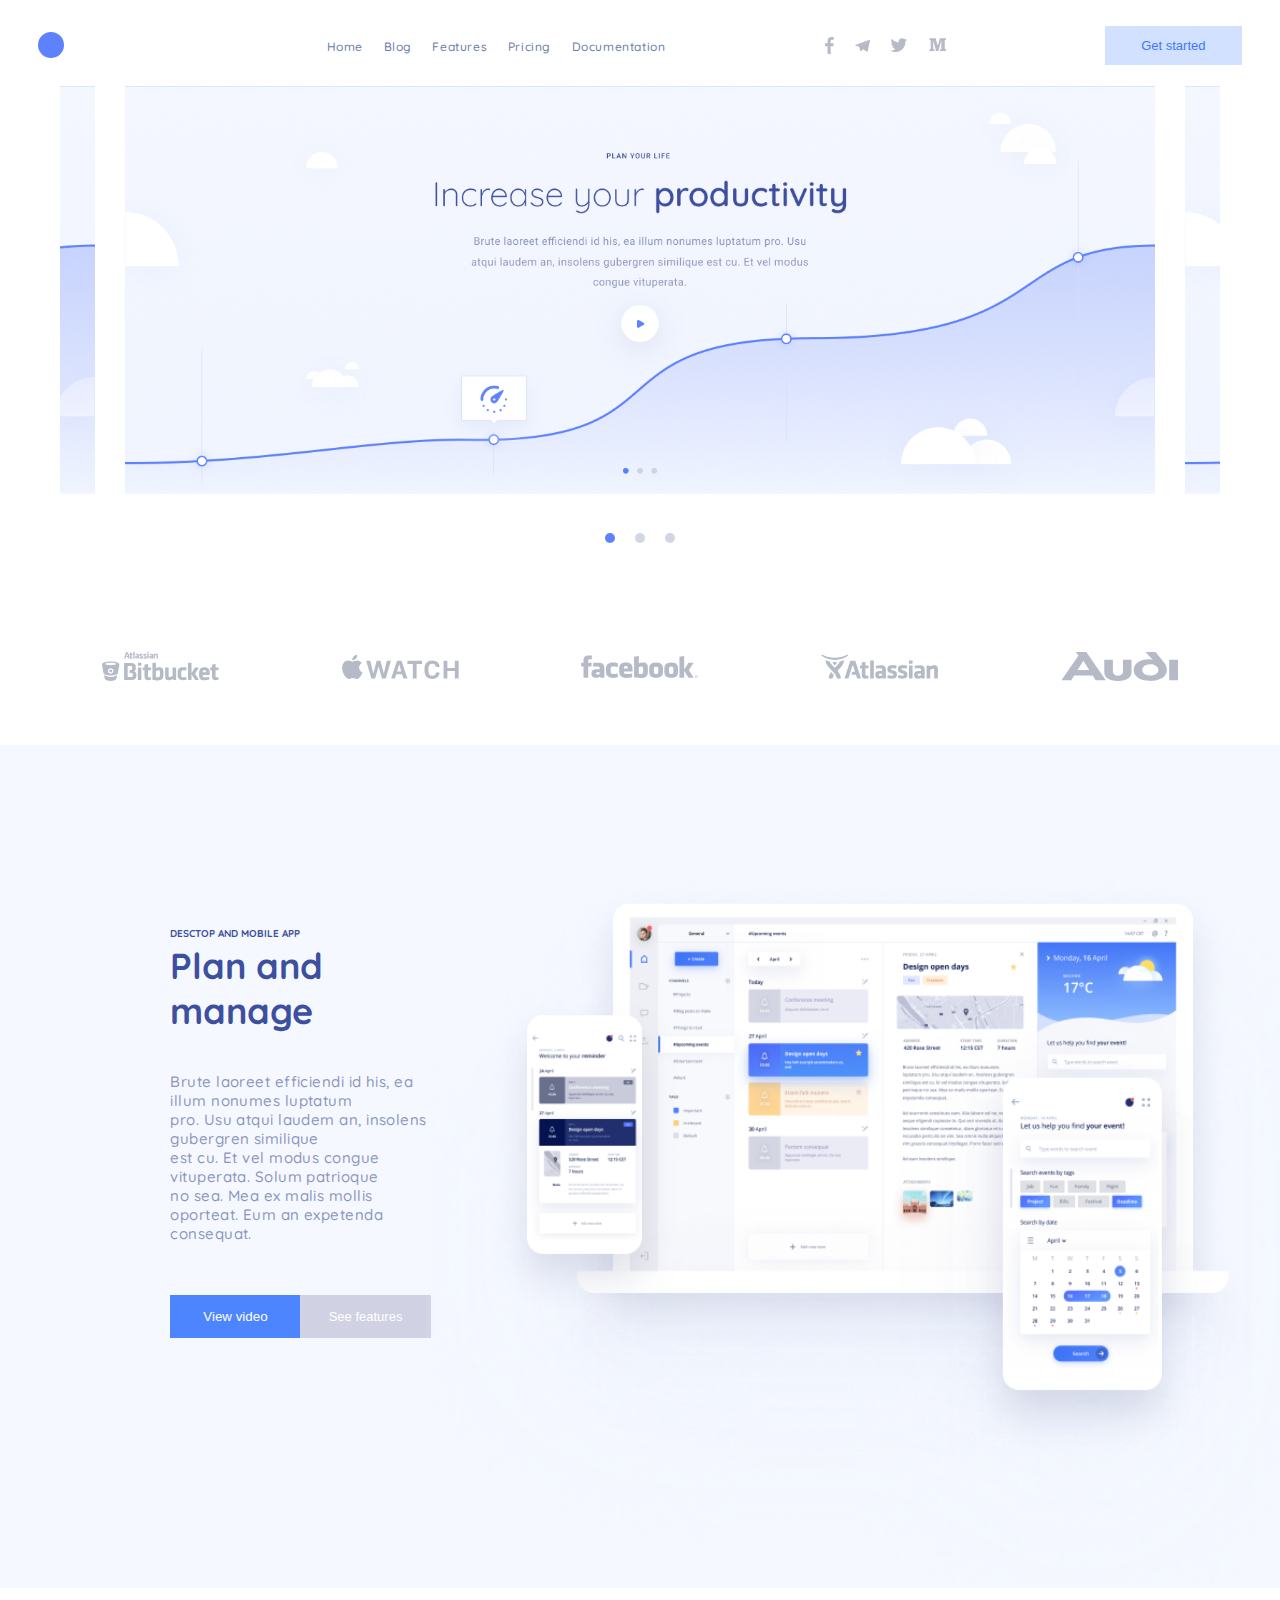
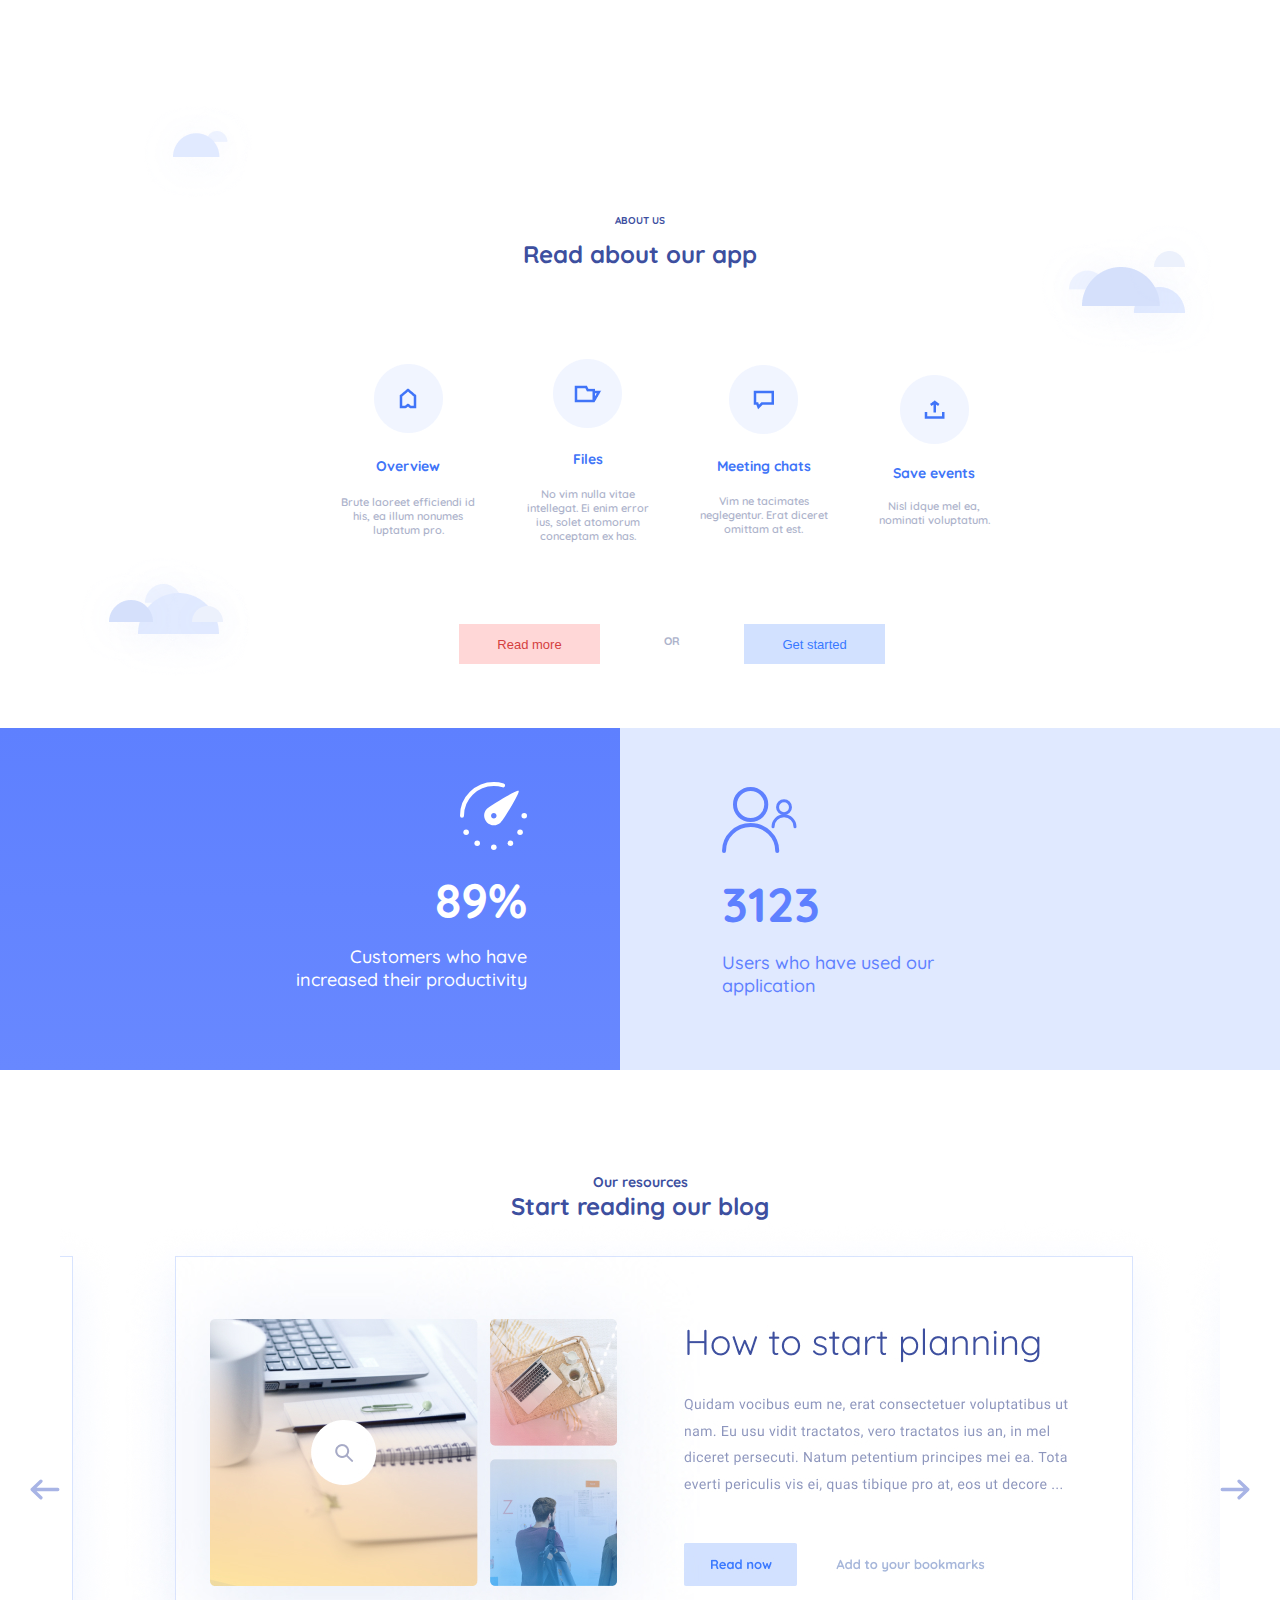
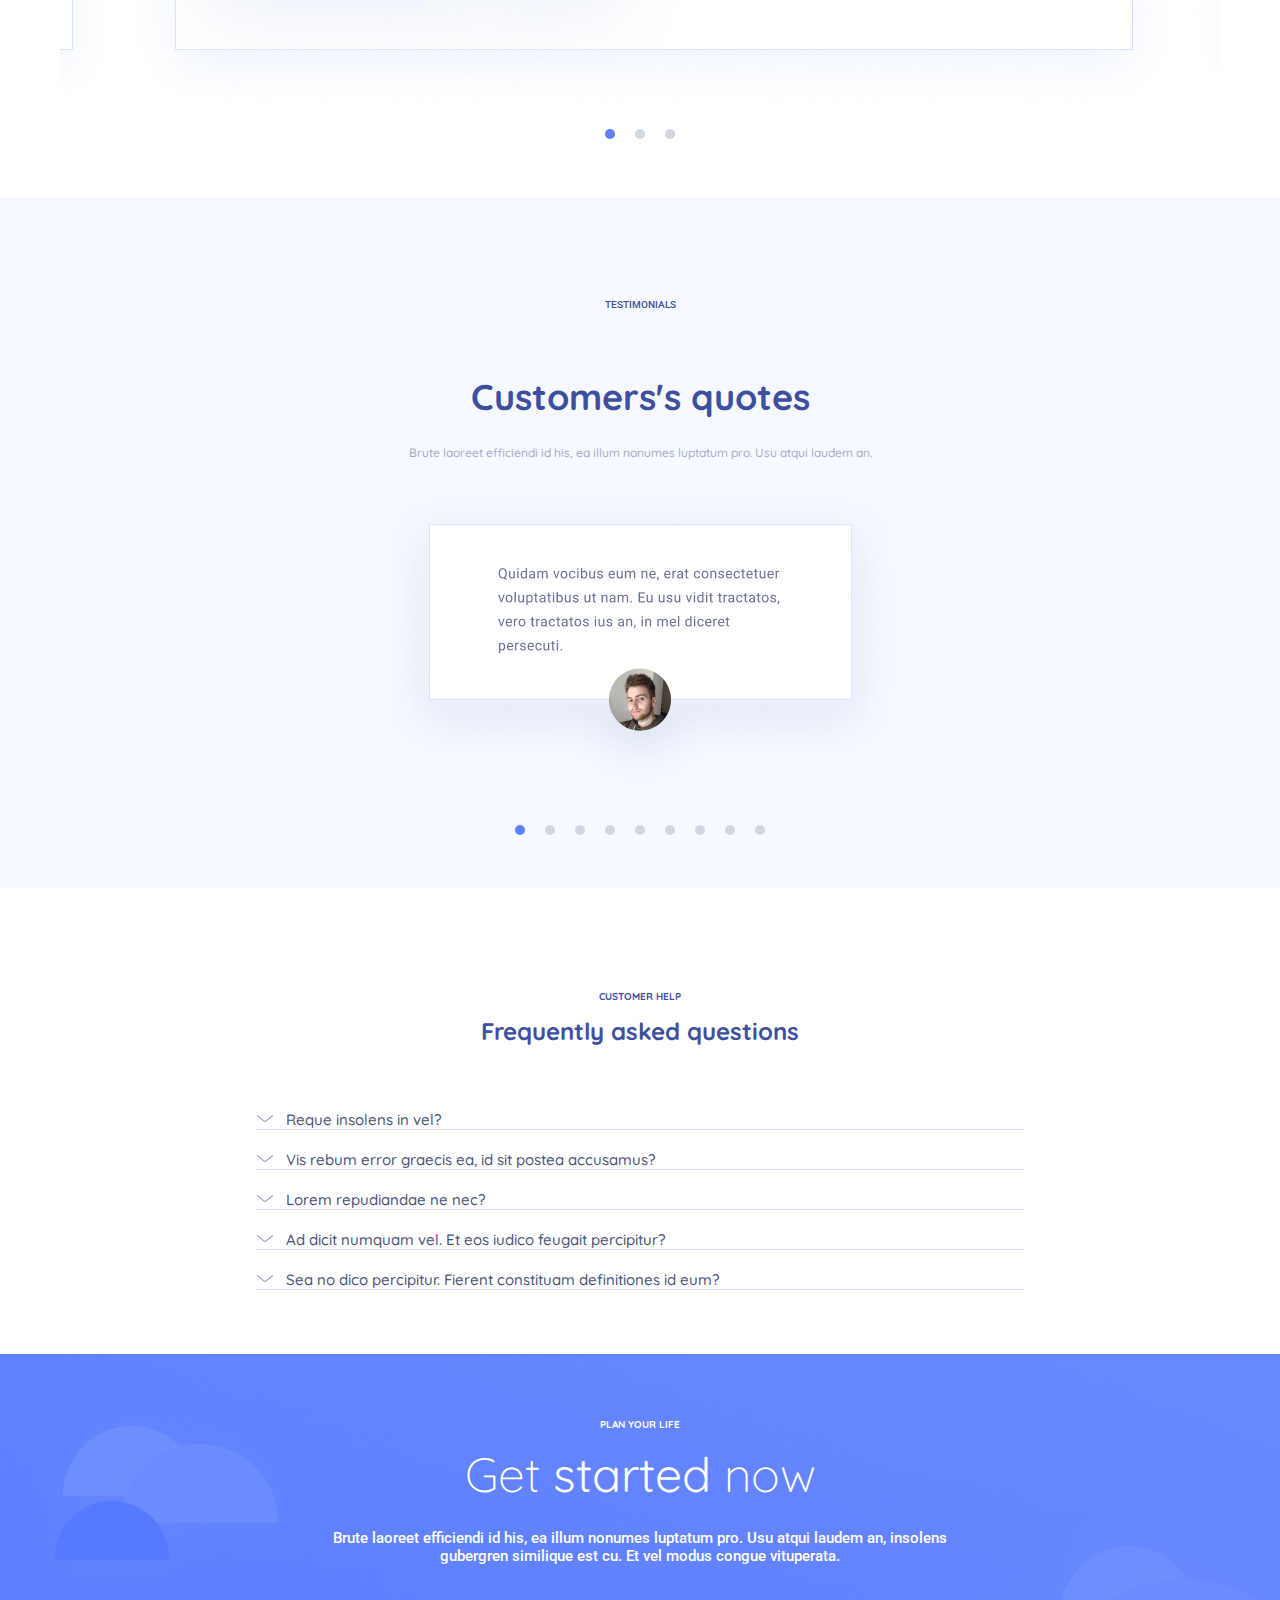
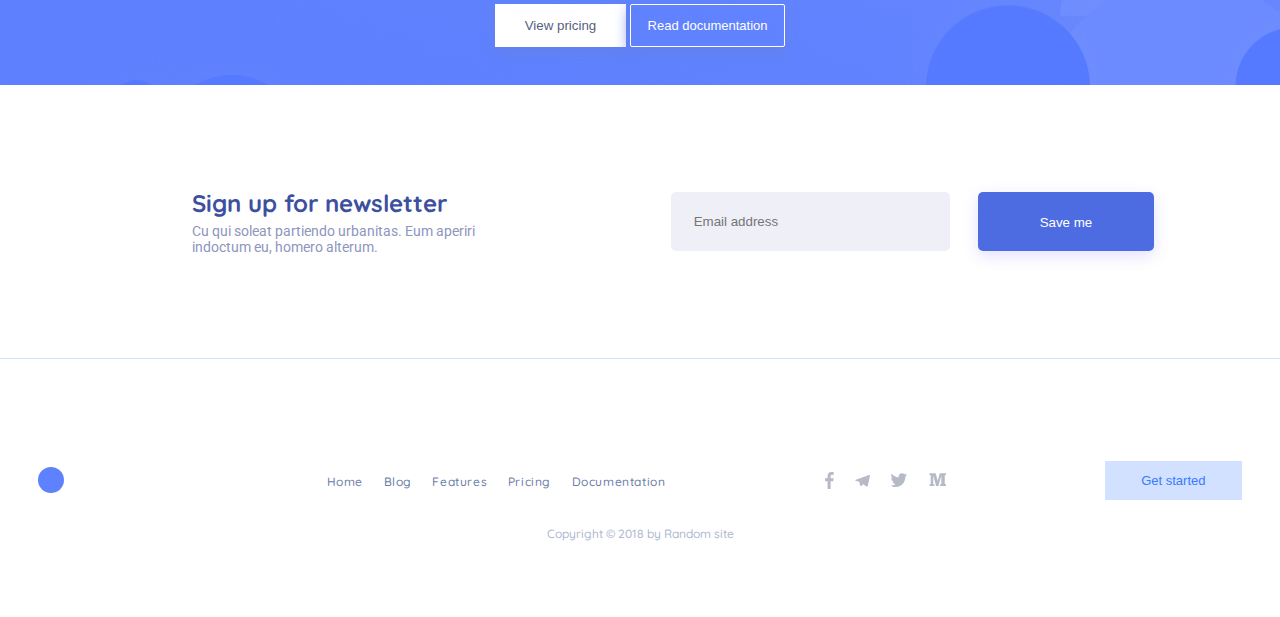
==== commit 74ce3d23: "Add files via upload" ====
--- a/clean/index.html
+++ b/clean/index.html
@@ -17,24 +17,21 @@
             <div class="one-screen">
                 <header class="header-container">
                     <span class="avatar-item"></span>
-                    <div class="humburger">
-                        <nav class="header-nav">
-                        <ul class="nav-list">
-                            <li class="nav-item"><a href="index.html" class="nav-item__list">Home</a></li>
-                            <li class="nav-item"><a href="#Blog" class="nav-item__list">Blog</a></li>
-                            <li class="nav-item"><a href="#Features" class="nav-item__list">Features</a></li>
-                            <li class="nav-item"><a href="#Pricing" class="nav-item__list">Pricing</a></li>
-                            <li class="nav-item"><a href="#Documentation" class="nav-item__list">Documentation</a></li>
-                        </ul>
-                        </nav>
-                    <div class="hamburger-btn__locked">
-						<div class="hamburger-btn">
-						<a href="#" class="button__item">
-							<span class="hamburger__span"></span>
-						</a>
-					    </div>
-					</div>
-                    </div>
+                    <class class="hamburger-menu">
+                        <div class="hamburger">
+                            <input id="menu__toggle" type="checkbox" />
+                                <label class="menu__btn" for="menu__toggle">
+                                    <span></span>
+                                </label>
+                                <ul class="menu__box">
+                                    <li><a href="index.html" class="header-link">Home</a></li>
+                                    <li><a href="#Blog" class="header-link">Blog</a></li>
+                                    <li><a href="#Features" class="header-link">Features</a></li>
+                                    <li><a href="#Pricing" class="header-link">Pricing</a></li>
+                                    <li><a href="#Documentation" class="header-link">Documentation</a></li>
+                                </ul>
+                        </div>
+                    </class>
                     
                     <div class="logo-container">
                         <a href="#" target="_blank" rel="noopener noreferrer" class="logo-container__link"><svg class="logo-item" width="9" height="17" viewBox="0 0 9 17" fill="none" xmlns="http://www.w3.org/2000/svg"><path d="M5.65597 17V9.24548H8.22501L8.60969 6.2234H5.65597V4.294C5.65597 3.41904 5.89578 2.82278 7.13417 2.82278L8.71368 2.82208V0.119112C8.44051 0.0822826 7.5029 -1.65981e-08 6.41206 -1.65981e-08C4.13475 -1.65981e-08 2.57564 1.40836 2.57564 3.9947V6.2234H-2.3404e-08V9.24548H2.57564V17H5.65597Z" fill="#B6BAC7"/></svg></a>
@@ -87,7 +84,7 @@
                 </div>
             </section>
 
-            <section id="Blog" class="about-container">
+            <section class="about-container" id="Blog">
                 <div class="clouds">
                     <img src="img/clouds/clouds__one.png" alt="" class="clouds-item clouds-item-1">
                     <img src="img/clouds/clouds__two.png" alt="" class="clouds-item clouds-item-2">
@@ -148,7 +145,7 @@
                 </div>
             </section>
             
-            <section id="Features" class="resources-container">
+            <section  class="resources-container">
                 <h3 class="blue">Our resources</h3>
                 <h2>Start reading our blog</h2>
                 <div class="slider-container slider-container__second">
@@ -166,7 +163,7 @@
                 </div>
             </section>
             
-            <section id="Pricing" class="testimonials-container indent">
+            <section  class="testimonials-container indent" id="Features">
                 <div class="testimonials-blocks">
                     <div class="testimonials-block">
                         <h4>Testimonials</h4>
@@ -174,7 +171,7 @@
                         <p class="testimonials-paragraph">Brute laoreet efficiendi id his, ea illum nonumes luptatum pro. Usu atqui laudem an.</p>
                     </div>
                     
-                    <div class="slider-container slider-container__third">
+                    <div class="slider-container slider-container__third" id="Pricing">
                         <div class="slider">
                             <div class="slider__item-three filter">
                                 <img src="img/carusel/slider__thirth.png" alt="">
@@ -208,7 +205,7 @@
                 </div> 
             </section>
 
-            <section id="Documentation" class="help-container">
+            <section class="help-container">
                 <div class="header-block">
                     <h4>Customer help</h4>
                     <h2>Frequently asked questions</h2>
@@ -239,7 +236,7 @@
                 </div>
             </section>
 
-            <section class="start-container">
+            <section class="start-container" id="Documentation">
                 <h4>Plan your life</h4>
                 <h2 class="big-title-two">Get <b>started</b> now</h2>
                 <p class="start-paragraph">Brute laoreet efficiendi id his, ea illum nonumes luptatum pro. Usu atqui laudem an, insolens <br> gubergren similique est cu. Et vel modus congue vituperata.</p>
@@ -270,15 +267,13 @@
                 <div class="footer-item">
                     <footer class="footer-item__header">
                         <span class="avatar-item"></span>
-                    <nav class="header-nav">
-                        <ul class="nav-list">
-                            <li class="nav-item"><a href="#" class="nav-item__list">Home</a></li>
-                            <li class="nav-item"><a href="#" class="nav-item__list">Blog</a></li>
-                            <li class="nav-item"><a href="#" class="nav-item__list">Features</a></li>
-                            <li class="nav-item"><a href="#" class="nav-item__list">Pricing</a></li>
-                            <li class="nav-item"><a href="#" class="nav-item__list">Documentation</a></li>
+                        <ul class="menu__box">
+                            <li><a href="index.html" class="header-link">Home</a></li>
+                            <li><a href="#Blog" class="header-link">Blog</a></li>
+                            <li><a href="#Features" class="header-link">Features</a></li>
+                            <li><a href="#Pricing" class="header-link">Pricing</a></li>
+                            <li><a href="#Documentation" class="header-link">Documentation</a></li>
                         </ul>
-                    </nav>
                     <div class="logo-container">
                         <a href="#" target="_blank" rel="noopener noreferrer" class="logo-container__link"><svg class="logo-item" width="9" height="17" viewBox="0 0 9 17" fill="none" xmlns="http://www.w3.org/2000/svg"><path d="M5.65597 17V9.24548H8.22501L8.60969 6.2234H5.65597V4.294C5.65597 3.41904 5.89578 2.82278 7.13417 2.82278L8.71368 2.82208V0.119112C8.44051 0.0822826 7.5029 -1.65981e-08 6.41206 -1.65981e-08C4.13475 -1.65981e-08 2.57564 1.40836 2.57564 3.9947V6.2234H-2.3404e-08V9.24548H2.57564V17H5.65597Z" fill="#B6BAC7"/></svg></a>
                         <a href="#" target="_blank" rel="noopener noreferrer" class="logo-container__link"><svg class="logo-item" width="15" height="13" viewBox="0 0 15 13" fill="none" xmlns="http://www.w3.org/2000/svg"><path d="M5.81972 12.0232C5.38191 12.0232 5.4563 11.8651 5.3053 11.4664L4.01782 7.41344L13.9283 1.78983" fill="#9399AB"/><path d="M5.81982 12.0232C6.15768 12.0232 6.30696 11.8754 6.49554 11.7L8.29744 10.0241L6.04979 8.72772" fill="#70788E"/><path d="M6.04945 8.72806L11.4957 12.5768C12.1172 12.9048 12.5657 12.735 12.7205 12.0249L14.9374 2.03246C15.1644 1.16206 14.5906 0.76729 13.996 1.02547L0.978404 5.82666C0.0898302 6.16756 0.0950105 6.64173 0.816436 6.85301L4.15705 7.85032L11.8909 3.18335C12.256 2.97158 12.5911 3.08543 12.3161 3.31891" fill="#B6BAC7"/></svg>
--- a/clean/css/main.css
+++ b/clean/css/main.css
@@ -11,7 +11,10 @@
     font-weight: 500;
     font-size: 15px;
 }
-
+html {
+    overflow-x:hidden; 
+    
+}
 h1 {
     font-size: 36px;
     text-align: left;
@@ -45,7 +48,7 @@
     transition: all 0.3s ease;
 }
 
-.hamburger-btn {
+.header-burger {
 	display: none;
 }
 
@@ -74,22 +77,25 @@
 .header-nav {
     padding-right: 25%;
 }
-.nav-list {
+#menu__toggle {
+    display: none;
+}
+.menu__box {
     display: flex;
     align-items: center;
     justify-content: space-between;
 }
-.nav-item {
+.menu__box li {
     list-style: none;
     margin-left: 8%;
 }
-.nav-item__list {
+.header-link{
     color: #697ca6;
     text-decoration: none;
     font-size: 12px;
     letter-spacing: 0.6px;
 }
-.nav-item__list:hover {
+.header-link:hover {
     color: #5e81fe;
     transition: all 0.3s ease;
 }
@@ -597,7 +603,7 @@
 
 @media (max-width: 1024px) {
     .logo-container {
-        margin-left: -25%;
+        margin-left: -5%;
     }
     .button__main {
         margin-right: 3%;
@@ -611,78 +617,97 @@
 }
 
 @media (max-width: 768px) {
-    body.lock {
-		overflow: hidden;
-	}
-	.hamburger-btn {
-		display: contents;
-	}
-	.hamburger-btn__locked {
-		position: fixed;
-		top: 10;
-		right: 10;
-		z-index: 9999;
-	}
-	.nav-list.close {
-		display: none;
-		transition: all 0.3s ease;
-	}
-	
-	.hamburger__span,
-	.hamburger__span::before,
-	.hamburger__span::after {
-		position: absolute;
-		top: 50%; margin-top: -1px;
-		left: 50%; margin-left: -10px;
-		width: 20px;
-		height: 3px;
-		background-color: #3a79ff;
-        box-shadow:  #495274;
-	}
-	.hamburger__span::before,
-	.hamburger__span::after {
-		content: '';
-		display: block;
-		transition: all 0.3s ease;
-	}
-	.hamburger__span::before {
-		transform: translateY(-5px);
-	}
-	.hamburger__span::after {
-		transform: translateY(5px);
-	}
-	.button__item.active span {
-		height: 0;
-	}
-	.button__item.active span::before {
-		transform: rotate(45deg);
-	}
-	.button__item.active span::after {
-		transform: rotate(-45deg);
-	}
-	.nav-list {
-		position: fixed;
-		top: -100%;
-		left: 0;
-		width: 100%;
-		height: 80%;
-		background-color: #3d4f9f;
+    #menu__toggle {
+        opacity: 0;
+      }
+      #menu__toggle:checked ~ .menu__btn > span {
+        transform: rotate(45deg);
+      }
+      #menu__toggle:checked ~ .menu__btn > span::before {
+        top: 0;
+        transform: rotate(0);
+      }
+      #menu__toggle:checked ~ .menu__btn > span::after {
+        top: 0;
+        transform: rotate(90deg);
+      }
+      #menu__toggle:checked ~ .menu__box {
+        visibility: visible;
+        left: 0;
+      }
+      
+      .menu__btn {
+        display: flex;
+        align-items: center;
+        position: fixed;
+        top: 20px;
+        left: 20px;
+      
+        width: 26px;
+        height: 26px;
+      
+        cursor: pointer;
+        z-index: 1;
+      }
+      .hamburger-menu {
+        display: contents;
+        position: fixed;
         
-		display: block;
-		overflow: auto;
-	}
-	.nav-list.active {
-		top: 0;
-		transition: all 0.3s ease;
-	}
-	.nav-item {
-		margin: 5px 0;
-		padding: 25px 50px;
-	}
-	.nav-item__list{
-		font-size: 18px;
+    }
+    .hamburger {
+        z-index: 150;
+    }
+      .menu__btn > span,
+      .menu__btn > span::before,
+      .menu__btn > span::after {
+        display: block;
+        position: absolute;
+      
+        width: 100%;
+        height: 3px;
+      
+        background-color: #B6BAC7;
+        box-shadow: #EA8A75 1px 1px 6px;
+        transition-duration: .25s;
+      }
+      .menu__btn > span::before {
+        content: '';
+        top: -8px;
+      }
+      .menu__btn > span::after {
+        content: '';
+        top: 8px;
+      }
+      .menu__box {
+        display: block;
+        position: fixed;
+        visibility: hidden;
+        top: 0;
+        left: -100%;
+        width: 100%;
+        height: 100%;
+        margin: 0;
+        padding: 80px 0;
+        
+        list-style: none;
+      
+        background-color: #3d4f9f;
+        transition-duration: .25s;
+      }
+      .header-link {
+        display: block;
+        padding: 12px 24px;
         color: #fff;
-	}
+        font-size: 20px;
+        font-weight: 600;
+        text-decoration: none;
+        transition-duration: .25s;
+      }
+      .header-link:hover {
+        color: #EA8A75;
+      }
+
+
     .avatar-item {
         display: none;
     }
@@ -795,14 +820,17 @@
         margin-left: 8%;
     }
     .copyright {
-        margin-left: 10%;
-        margin-top: 25%;
+        margin-top: 30%;
+        margin-bottom: 5%;
     }
     .slider-container__second .slick-arrow.slick-prev{
         background: none;
     }
     .slider-container__second .slick-arrow.slick-next{
         background: none;
+    }
+    .slider {
+        padding: 0;
     }
     .slider .slick-dots button{
         font-size: 0;
@@ -815,7 +843,7 @@
     .brands-container {
         display: inline-block;
         padding: 0;
-        margin-left: 45%;
+        margin-left: 43%;
         margin-right: 50%;
     }
     .functions-item h3 {
@@ -852,6 +880,7 @@
     }
     .form-block {
         margin-left: 0;
+        padding: 6% 0;
     }
     .brands-item {
         margin-bottom: 15%;
@@ -870,7 +899,7 @@
         margin-left: 8%;
     }
     .copyright {
-        margin-top: 40%;
+        margin-top: 50%;
     }
 }
 
@@ -899,6 +928,7 @@
     }
     .copyright {
         margin-left: 13%;
+        margin-top: 45%;
     }
 }
 
@@ -909,4 +939,7 @@
     .statistic-block {
         width: 170px;
     }
+    .copyright {
+        margin-left: 13%;
+    }
 }